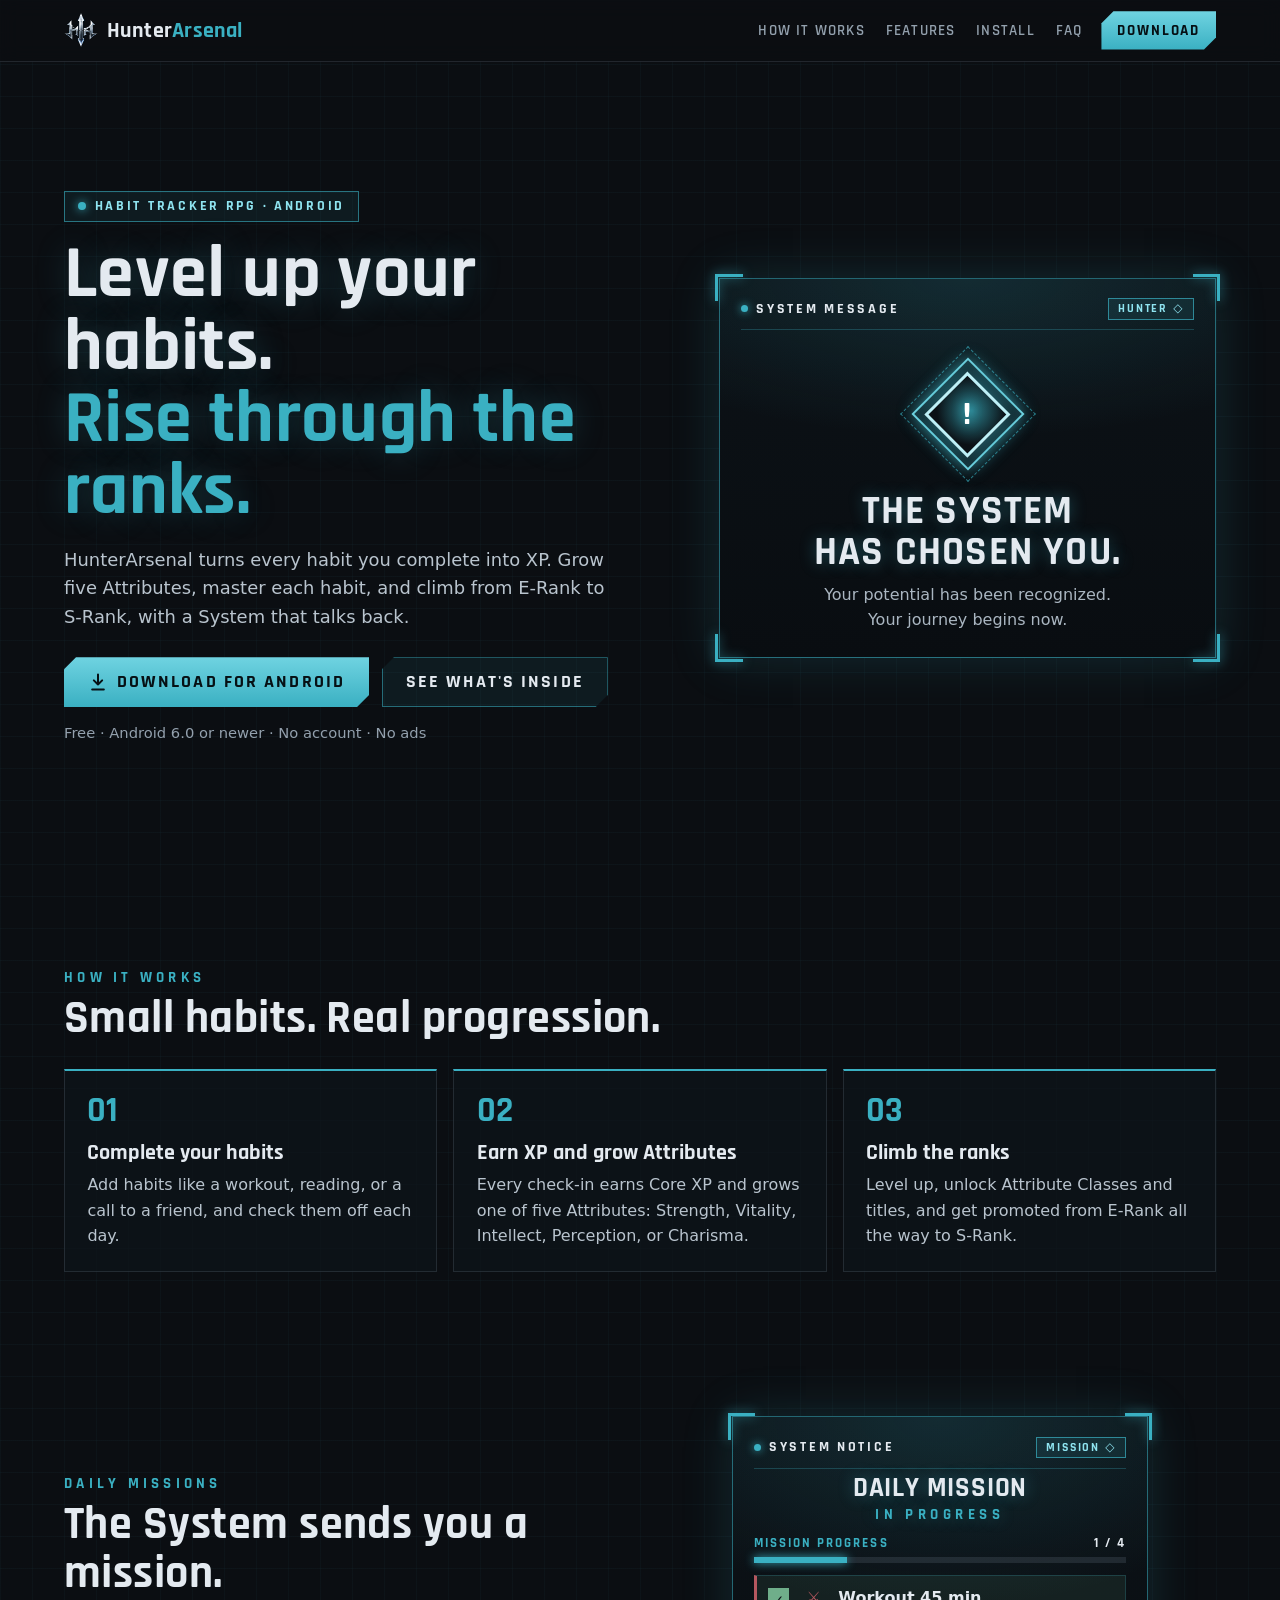
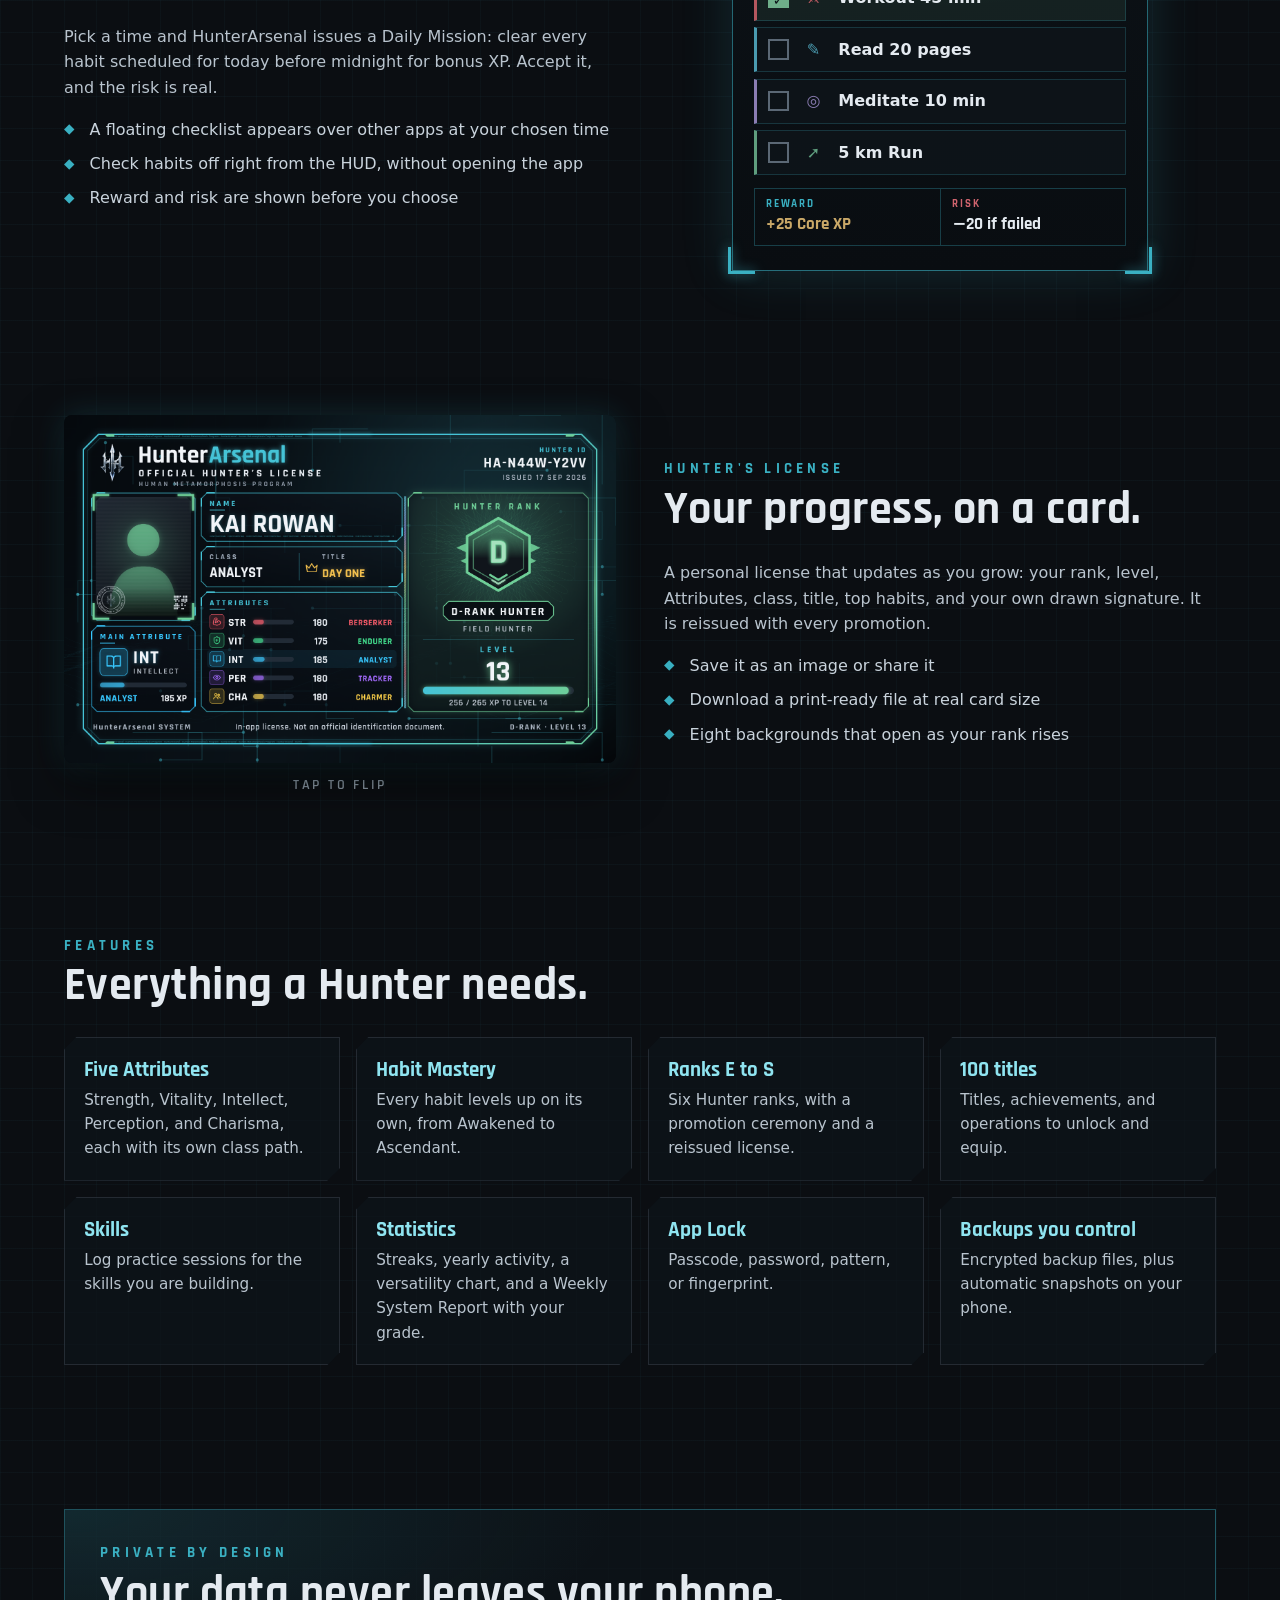
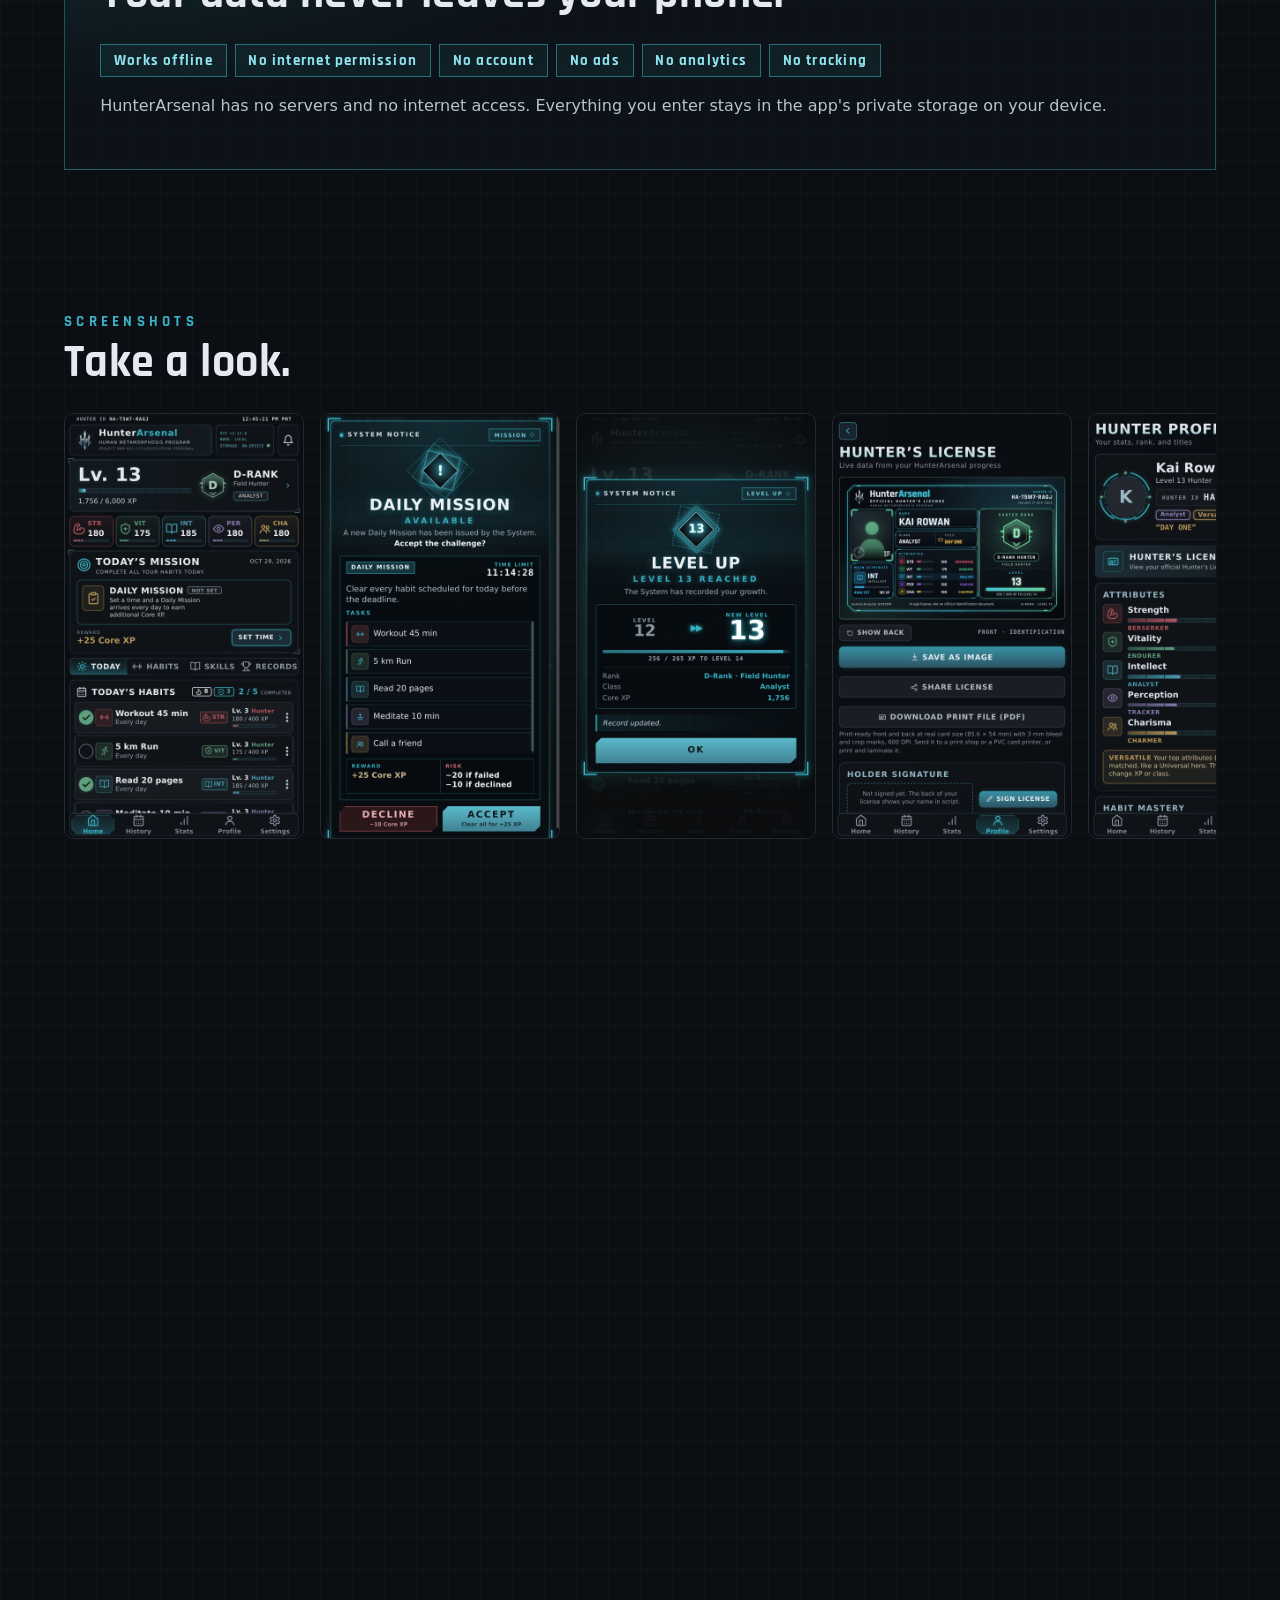
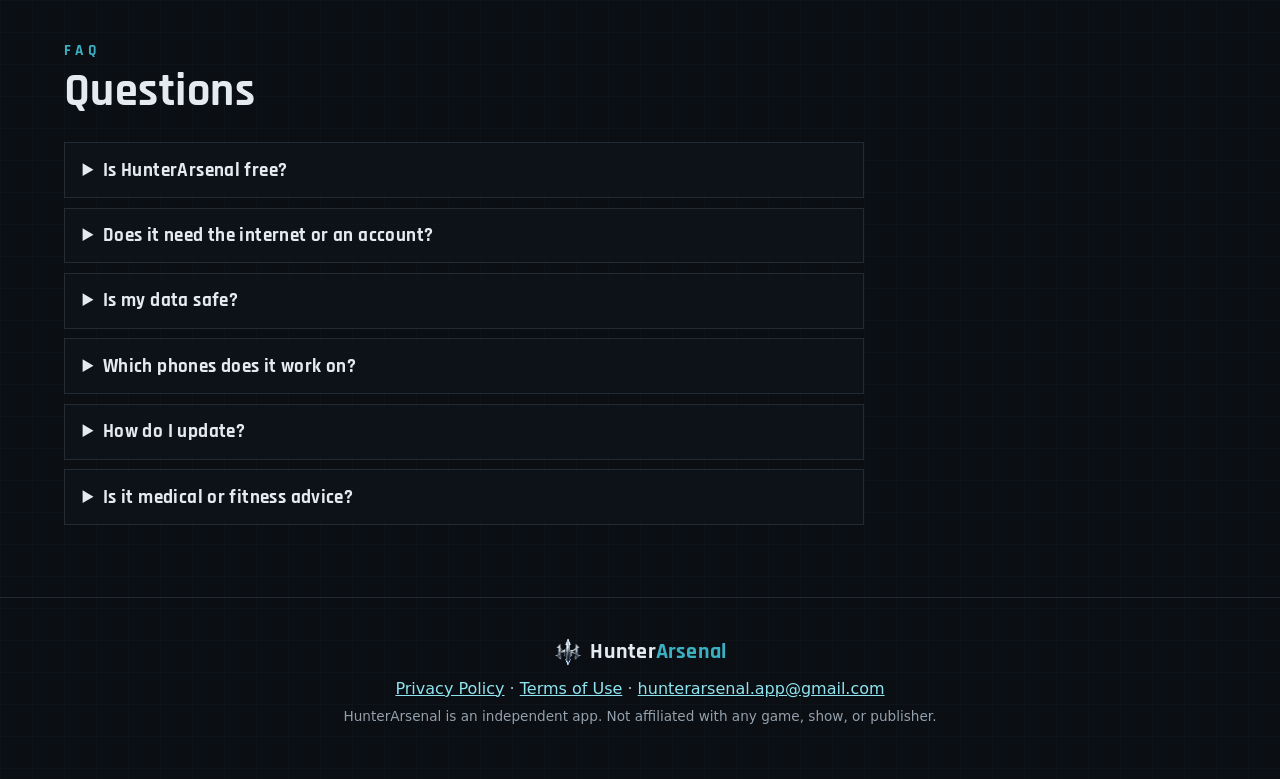
==== index.html @ ab012483 "Update landing page" ====
<!doctype html>
<html lang="en">
<head>
<meta charset="utf-8">
<meta name="viewport" content="width=device-width, initial-scale=1, viewport-fit=cover">
<title>HunterArsenal: Level Up Your Habits</title>
<meta name="description" content="HunterArsenal turns your daily habits into a progression system: earn XP, grow five Attributes, climb from E-Rank to S-Rank. Free for Android. Offline, no account, no ads.">
<meta name="theme-color" content="#0b0e12">
<meta property="og:type" content="website">
<meta property="og:title" content="HunterArsenal: Level Up Your Habits">
<meta property="og:description" content="Earn XP, grow five Attributes, and rise from E-Rank to S-Rank. Free for Android. Offline, no account, no ads.">
<meta property="og:image" content="og.png">
<meta name="twitter:card" content="summary_large_image">
<link rel="icon" href="icons/icon-192.png">
<link rel="apple-touch-icon" href="icons/icon-192.png">
<link rel="stylesheet" href="site.css">
</head>
<body>
<a class="skip" href="#main">Skip to content</a>

<header class="top">
  <a class="brand" href="#top" aria-label="HunterArsenal home"><img src="assets/logo.png" alt="" width="34" height="34"><span>Hunter<b>Arsenal</b></span></a>
  <nav aria-label="Sections"><a href="#how">How it works</a><a href="#features">Features</a><a href="#install">Install</a><a href="#faq">FAQ</a></nav>
  <a class="btn btn-sm dl-link" href="https://github.com/melhive/hunterarsenal-app/releases/latest/download/HunterArsenal.apk" download>Download</a>
</header>

<main id="main">
<section class="hero" id="top">
  <div class="hero-copy reveal">
    <span class="chip"><i></i>HABIT TRACKER RPG · ANDROID</span>
    <h1>Level up your habits.<br><b>Rise through the ranks.</b></h1>
    <p class="lead">HunterArsenal turns every habit you complete into XP. Grow five Attributes, master each habit, and climb from E-Rank to S-Rank, with a System that talks back.</p>
    <div class="cta">
      <a class="btn dl-link" href="https://github.com/melhive/hunterarsenal-app/releases/latest/download/HunterArsenal.apk" download><svg viewBox="0 0 24 24" aria-hidden="true"><path d="M12 3v12m0 0l-5-5m5 5l5-5M5 21h14"/></svg>Download for Android</a>
      <a class="btn ghost" href="#features">See what's inside</a>
    </div>
    <p class="meta"><span data-release="version">Free</span> · <span data-release="size">Android 6.0 or newer</span> · No account · No ads</p>
  </div>
  <div class="hero-hud reveal" aria-hidden="true">
    <div class="hud">
      <i class="corner tl"></i><i class="corner tr"></i><i class="corner bl"></i><i class="corner br"></i>
      <div class="hud-bar"><span><i></i>SYSTEM MESSAGE</span><em>HUNTER ◇</em></div>
      <div class="emblem"><i class="d d1"></i><i class="d d2"></i><i class="pulse"></i><b class="core"><span>!</span></b></div>
      <h2 class="hud-title">THE SYSTEM<br>HAS CHOSEN YOU.</h2>
      <p class="hud-text">Your potential has been recognized.<br>Your journey begins now.</p>
    </div>
  </div>
</section>

<section class="steps" id="how" aria-labelledby="how-title">
  <h2 id="how-title" class="sec-title reveal"><span>HOW IT WORKS</span>Small habits. Real progression.</h2>
  <ol class="step-list">
    <li class="reveal"><b>01</b><h3>Complete your habits</h3><p>Add habits like a workout, reading, or a call to a friend, and check them off each day.</p></li>
    <li class="reveal"><b>02</b><h3>Earn XP and grow Attributes</h3><p>Every check-in earns Core XP and grows one of five Attributes: Strength, Vitality, Intellect, Perception, or Charisma.</p></li>
    <li class="reveal"><b>03</b><h3>Climb the ranks</h3><p>Level up, unlock Attribute Classes and titles, and get promoted from E-Rank all the way to S-Rank.</p></li>
  </ol>
</section>

<section class="split" id="mission" aria-labelledby="mission-title">
  <div class="split-copy reveal">
    <h2 id="mission-title" class="sec-title"><span>DAILY MISSIONS</span>The System sends you a mission.</h2>
    <p>Pick a time and HunterArsenal issues a Daily Mission: clear every habit scheduled for today before midnight for bonus XP. Accept it, and the risk is real.</p>
    <ul class="ticks"><li>A floating checklist appears over other apps at your chosen time</li><li>Check habits off right from the HUD, without opening the app</li><li>Reward and risk are shown before you choose</li></ul>
  </div>
  <div class="mission reveal" aria-label="Example Daily Mission checklist">
    <div class="hud hud-sm">
      <i class="corner tl"></i><i class="corner tr"></i><i class="corner bl"></i><i class="corner br"></i>
      <div class="hud-bar"><span><i></i>SYSTEM NOTICE</span><em>MISSION ◇</em></div>
      <h3 class="hud-title sm">DAILY MISSION<small>IN PROGRESS</small></h3>
      <div class="progress"><div><span>MISSION PROGRESS</span><b data-mission-count>0 / 4</b></div><i><i data-mission-bar></i></i></div>
      <ul class="tasks" data-mission>
        <li style="--c:#b5575f"><span class="box"></span><span class="ico">⚔</span>Workout 45 min</li>
        <li style="--c:#4a9bb0"><span class="box"></span><span class="ico">✎</span>Read 20 pages</li>
        <li style="--c:#8b7db3"><span class="box"></span><span class="ico">◎</span>Meditate 10 min</li>
        <li style="--c:#5f9e7e"><span class="box"></span><span class="ico">➚</span>5 km Run</li>
      </ul>
      <div class="stakes"><div><small>REWARD</small><b>+25 Core XP</b></div><div><small>RISK</small><b>−20 if failed</b></div></div>
    </div>
  </div>
</section>

<section class="split reverse" id="license" aria-labelledby="license-title">
  <div class="split-copy reveal">
    <h2 id="license-title" class="sec-title"><span>HUNTER'S LICENSE</span>Your progress, on a card.</h2>
    <p>A personal license that updates as you grow: your rank, level, Attributes, class, title, top habits, and your own drawn signature. It is reissued with every promotion.</p>
    <ul class="ticks"><li>Save it as an image or share it</li><li>Download a print-ready file at real card size</li><li>Eight backgrounds that open as your rank rises</li></ul>
  </div>
  <button class="card reveal" type="button" aria-label="Flip the example license" data-flip>
    <span class="card-inner"><img class="face" src="img/license-front.png" alt="Front of an example Hunter's License: Kai Rowan, D-Rank, Level 13"><img class="face back" src="img/license-back.png" alt="Back of the example license: attribute stats, top habits, and service record"></span>
    <span class="hint">Tap to flip</span>
  </button>
</section>

<section class="features" id="features" aria-labelledby="features-title">
  <h2 id="features-title" class="sec-title reveal"><span>FEATURES</span>Everything a Hunter needs.</h2>
  <div class="grid">
    <article class="reveal"><h3>Five Attributes</h3><p>Strength, Vitality, Intellect, Perception, and Charisma, each with its own class path.</p></article>
    <article class="reveal"><h3>Habit Mastery</h3><p>Every habit levels up on its own, from Awakened to Ascendant.</p></article>
    <article class="reveal"><h3>Ranks E to S</h3><p>Six Hunter ranks, with a promotion ceremony and a reissued license.</p></article>
    <article class="reveal"><h3>100 titles</h3><p>Titles, achievements, and operations to unlock and equip.</p></article>
    <article class="reveal"><h3>Skills</h3><p>Log practice sessions for the skills you are building.</p></article>
    <article class="reveal"><h3>Statistics</h3><p>Streaks, yearly activity, a versatility chart, and a Weekly System Report with your grade.</p></article>
    <article class="reveal"><h3>App Lock</h3><p>Passcode, password, pattern, or fingerprint.</p></article>
    <article class="reveal"><h3>Backups you control</h3><p>Encrypted backup files, plus automatic snapshots on your phone.</p></article>
  </div>
</section>

<section class="privacy" aria-labelledby="privacy-title">
  <div class="privacy-inner reveal">
    <h2 id="privacy-title" class="sec-title"><span>PRIVATE BY DESIGN</span>Your data never leaves your phone.</h2>
    <div class="pills"><span>Works offline</span><span>No internet permission</span><span>No account</span><span>No ads</span><span>No analytics</span><span>No tracking</span></div>
    <p>HunterArsenal has no servers and no internet access. Everything you enter stays in the app's private storage on your device.</p>
  </div>
</section>

<section class="shots" aria-labelledby="shots-title">
  <h2 id="shots-title" class="sec-title reveal"><span>SCREENSHOTS</span>Take a look.</h2>
  <div class="shot-row" tabindex="0" aria-label="App screenshots, scroll sideways">
    <img src="screenshots/01-home.png" alt="Home: level, rank, Attributes, today's mission and habits" loading="lazy" width="1080" height="1920">
    <img src="screenshots/02-daily-mission.png" alt="A Daily Mission offer with tasks, reward, and risk" loading="lazy" width="1080" height="1920">
    <img src="screenshots/03-level-up.png" alt="Level up window counting to level 13" loading="lazy" width="1080" height="1920">
    <img src="screenshots/04-license.png" alt="The Hunter's License page" loading="lazy" width="1080" height="1920">
    <img src="screenshots/05-profile.png" alt="Hunter profile with Attributes and classes" loading="lazy" width="1080" height="1920">
    <img src="screenshots/06-statistics.png" alt="Statistics with the versatility chart" loading="lazy" width="1080" height="1920">
  </div>
</section>

<section class="install" id="install" aria-labelledby="install-title">
  <h2 id="install-title" class="sec-title reveal"><span>INSTALL</span>Get HunterArsenal on your phone.</h2>
  <div class="install-grid">
    <ol class="install-steps reveal">
      <li><b>Download</b> the app with the button below. Your browser may say this type of file can harm your device; that is the standard warning for any app downloaded outside an app store. Tap <em>Download anyway</em>.</li>
      <li><b>Open</b> the downloaded file. If Android asks, allow <em>Install unknown apps</em> for your browser or file manager.</li>
      <li><b>Install</b> and open HunterArsenal. The System will take it from there.</li>
      <li><b>For Daily Missions on Infinix, TECNO, and itel phones:</b> in Phone Master, turn on Auto-start (App launch) for HunterArsenal so missions arrive on time.</li>
    </ol>
    <div class="release reveal">
      <h3>Latest version</h3>
      <dl><div><dt>Version</dt><dd data-release="version-only">See GitHub</dd></div><div><dt>Released</dt><dd data-release="date">-</dd></div><div><dt>Size</dt><dd data-release="size-only">-</dd></div><div><dt>Requires</dt><dd>Android 6.0 or newer</dd></div></dl>
      <a class="btn dl-link wide" href="https://github.com/melhive/hunterarsenal-app/releases/latest/download/HunterArsenal.apk" download>Download for Android</a>
      <p class="sum">SHA-256: <code data-release="sha">shown on the release page</code></p>
      <details class="notes" data-release-notes hidden><summary>What's new</summary><div data-release="notes"></div></details>
      <p class="small">Updating: download the new version and install it over the old one. Your progress stays. <a href="https://github.com/melhive/hunterarsenal-app/releases">All releases</a></p>
    </div>
  </div>
</section>

<section class="faq" id="faq" aria-labelledby="faq-title">
  <h2 id="faq-title" class="sec-title reveal"><span>FAQ</span>Questions</h2>
  <div class="faq-list">
    <details class="reveal"><summary>Is HunterArsenal free?</summary><p>Yes. Download it and use every feature. There are no ads and no purchases.</p></details>
    <details class="reveal"><summary>Does it need the internet or an account?</summary><p>No. It works completely offline and has no account. The app does not even have permission to use the internet.</p></details>
    <details class="reveal"><summary>Is my data safe?</summary><p>Your data stays on your phone, in storage other apps cannot read. You can add App Lock and save encrypted backups. Because nothing is stored online, save a backup before you change phones or uninstall.</p></details>
    <details class="reveal"><summary>Which phones does it work on?</summary><p>Android 6.0 or newer. Some phones (for example Infinix, TECNO, and itel) stop apps in the background; turn on Auto-start for HunterArsenal so Daily Missions arrive on time. The app's System Setup screen walks you through it.</p></details>
    <details class="reveal"><summary>How do I update?</summary><p>Download the latest version from this page and install it over the one you have. Your progress is kept.</p></details>
    <details class="reveal"><summary>Is it medical or fitness advice?</summary><p>No. HunterArsenal is a motivation tool for building habits. Talk to a professional before starting a new exercise or health program.</p></details>
  </div>
</section>
</main>

<footer class="foot">
  <div class="brand"><img src="assets/logo.png" alt="" width="28" height="28"><span>Hunter<b>Arsenal</b></span></div>
  <p><a href="privacy.html">Privacy Policy</a> · <a href="terms.html">Terms of Use</a> · <a href="mailto:hunterarsenal.app@gmail.com">hunterarsenal.app@gmail.com</a></p>
  <p class="small">HunterArsenal is an independent app. Not affiliated with any game, show, or publisher.</p>
</footer>
<script src="site.js"></script>
</body>
</html>
---- site.css ----
/* HunterArsenal landing page. Same palette and type as the app; no frameworks, no external requests. */
@font-face { font-family: Rajdhani; font-weight: 500; font-display: swap; src: url(assets/fonts/Rajdhani-Medium.woff2) format("woff2"); }
@font-face { font-family: Rajdhani; font-weight: 600; font-display: swap; src: url(assets/fonts/Rajdhani-SemiBold.woff2) format("woff2"); }
@font-face { font-family: Rajdhani; font-weight: 700; font-display: swap; src: url(assets/fonts/Rajdhani-Bold.woff2) format("woff2"); }
:root {
  --bg: #0b0e12; --panel: #0e141a; --ink: #e4eaf0; --muted: #93a0ad; --line: rgba(128, 142, 158, .2);
  --accent: #3ab0c2; --accent-hi: #8fe4f0; --gold: #c9a868; --red: #d0646e;
  --display: Rajdhani, "Barlow Condensed", "Roboto Condensed", "Arial Narrow", system-ui, sans-serif;
  --ui: system-ui, -apple-system, "Segoe UI", Roboto, sans-serif;
  color-scheme: dark;
}
* { box-sizing: border-box; }
html { scroll-behavior: smooth; }
body { margin: 0; background: var(--bg); color: var(--ink); font: 16px/1.6 var(--ui); -webkit-font-smoothing: antialiased; overflow-x: hidden;
  background-image: linear-gradient(rgba(58,176,194,.045) 1px, transparent 1px), linear-gradient(90deg, rgba(58,176,194,.04) 1px, transparent 1px);
  background-size: 100% 32px, 32px 100%; }
img { max-width: 100%; display: block; }
a { color: var(--accent-hi); }
.skip { position: absolute; left: -999px; } .skip:focus { left: 1rem; top: 1rem; z-index: 50; background: var(--accent); color: #071014; padding: .5rem 1rem; }
:focus-visible { outline: 2px solid var(--accent-hi); outline-offset: 3px; }

/* header */
.top { position: sticky; top: 0; z-index: 20; display: flex; align-items: center; gap: 1.2rem; padding: .7rem max(1rem, calc((100vw - 72rem) / 2)); background: rgba(11, 14, 18, .82); backdrop-filter: blur(10px); -webkit-backdrop-filter: blur(10px); border-bottom: 1px solid var(--line); }
.brand { display: flex; align-items: center; gap: .55rem; text-decoration: none; color: var(--ink); font: 700 1.35rem/1 var(--display); letter-spacing: .01em; }
.brand b { color: var(--accent); }
.top nav { display: flex; gap: 1.3rem; margin-left: auto; }
.top nav a { color: var(--muted); text-decoration: none; font: 600 .95rem var(--display); letter-spacing: .08em; text-transform: uppercase; }
.top nav a:hover { color: var(--ink); }

/* buttons */
.btn { display: inline-flex; align-items: center; justify-content: center; gap: .55rem; min-height: 3.1rem; padding: .6rem 1.5rem; border: 0; cursor: pointer; text-decoration: none;
  font: 700 1.1rem var(--display); letter-spacing: .12em; text-transform: uppercase; color: #061014;
  background: linear-gradient(180deg, #6fd3e1, var(--accent)); box-shadow: 0 0 1.4rem rgba(58,176,194,.35);
  clip-path: polygon(.75rem 0, 100% 0, 100% calc(100% - .75rem), calc(100% - .75rem) 100%, 0 100%, 0 .75rem); transition: filter .15s, transform .12s; }
.btn:hover { filter: brightness(1.08); } .btn:active { transform: scale(.98); }
.btn svg { width: 1.25rem; height: 1.25rem; fill: none; stroke: currentColor; stroke-width: 2.4; stroke-linecap: round; stroke-linejoin: round; }
.btn.ghost { color: var(--ink); background: rgba(58,176,194,.08); box-shadow: inset 0 0 0 1px rgba(58,176,194,.55); }
.btn-sm { min-height: 2.4rem; padding: .35rem 1rem; font-size: .95rem; }
.btn.wide { width: 100%; }

/* sections */
main > section { padding: 4.5rem max(1rem, calc((100vw - 72rem) / 2)); }
.sec-title { margin: 0 0 1.6rem; font: 700 clamp(1.9rem, 5vw, 2.9rem)/1.05 var(--display); letter-spacing: .01em; }
.sec-title span { display: block; margin-bottom: .55rem; font-size: .95rem; letter-spacing: .28em; color: var(--accent); }
p { color: #b9c4ce; }

/* hero */
.hero { display: grid; grid-template-columns: 1.1fr .9fr; gap: 3rem; align-items: center; min-height: calc(100svh - 4rem); padding-top: 3rem !important; }
.chip { display: inline-flex; align-items: center; gap: .55rem; padding: .35rem .8rem; border: 1px solid rgba(58,176,194,.6); background: rgba(58,176,194,.08); font: 700 .85rem var(--display); letter-spacing: .2em; color: var(--accent-hi); }
.chip i { width: .5rem; height: .5rem; border-radius: 50%; background: var(--accent); box-shadow: 0 0 .6rem var(--accent); animation: blink 1.6s ease-in-out infinite; }
h1 { margin: 1.1rem 0 1rem; font: 700 clamp(2.6rem, 7.4vw, 4.6rem)/.98 var(--display); letter-spacing: .005em; text-shadow: 0 0 2rem rgba(58,176,194,.25); }
h1 b { color: var(--accent); }
.lead { font-size: 1.12rem; max-width: 34rem; }
.cta { display: flex; flex-wrap: wrap; gap: .8rem; margin: 1.6rem 0 .9rem; }
.meta { margin: 0; font-size: .92rem; color: var(--muted); }

/* HUD window (shared by the hero and the mission demo) */
.hud { position: relative; padding: 1.2rem 1.3rem 1.5rem; text-align: center; border: 1px solid rgba(58,176,194,.55);
  background: radial-gradient(120% 60% at 50% 0%, rgba(58,176,194,.16), transparent 70%), linear-gradient(180deg, #0c1217, #090d11);
  box-shadow: 0 0 3rem rgba(58,176,194,.18); }
.corner { position: absolute; width: 1.7rem; height: 1.7rem; border: 0 solid var(--accent); filter: drop-shadow(0 0 .35rem rgba(58,176,194,.8)); }
.corner.tl { top: -.3rem; left: -.3rem; border-width: .2rem 0 0 .2rem; } .corner.tr { top: -.3rem; right: -.3rem; border-width: .2rem .2rem 0 0; }
.corner.bl { bottom: -.3rem; left: -.3rem; border-width: 0 0 .2rem .2rem; } .corner.br { bottom: -.3rem; right: -.3rem; border-width: 0 .2rem .2rem 0; }
.hud-bar { display: flex; justify-content: space-between; align-items: center; gap: .6rem; padding-bottom: .6rem; border-bottom: 1px solid rgba(58,176,194,.28); font: 700 .85rem var(--display); letter-spacing: .2em; }
.hud-bar span { display: flex; align-items: center; gap: .5rem; } .hud-bar span i { width: .45rem; height: .45rem; border-radius: 50%; background: var(--accent); box-shadow: 0 0 .5rem var(--accent); animation: blink 1.6s ease-in-out infinite; }
.hud-bar em { font-style: normal; padding: .15rem .55rem; border: 1px solid rgba(58,176,194,.7); background: rgba(58,176,194,.1); color: var(--accent-hi); font-size: .75rem; letter-spacing: .16em; }
.hud-title { margin: .4rem 0 .5rem; font: 700 clamp(1.8rem, 4.6vw, 2.5rem)/1.02 var(--display); letter-spacing: .03em; text-shadow: 0 0 1rem rgba(58,176,194,.4); }
.hud-title.sm { font-size: 1.7rem; } .hud-title small { display: block; margin-top: .25rem; font-size: .95rem; letter-spacing: .3em; color: var(--accent); }
.hud-text { margin: 0; color: #aab6c1; }

/* diamond emblem: turning diamonds and a pulsing core, no rays */
.emblem { position: relative; width: 8.5rem; height: 8.5rem; margin: 1rem auto .6rem; }
.emblem > * { position: absolute; left: 50%; top: 50%; box-sizing: border-box; }
.d { transform: rotate(45deg); }
.d1 { width: 6rem; height: 6rem; margin: -3rem 0 0 -3rem; border: 1px dashed rgba(58,176,194,.65); animation: spinD 22s linear infinite; }
.d2 { width: 5rem; height: 5rem; margin: -2.5rem 0 0 -2.5rem; border: 2px solid #6fd3e1; box-shadow: 0 0 1rem rgba(58,176,194,.6), inset 0 0 .7rem rgba(58,176,194,.3); animation: spinR 14s linear infinite; }
.pulse { width: 3.8rem; height: 3.8rem; margin: -1.9rem 0 0 -1.9rem; border: 2px solid var(--accent); transform: rotate(45deg); opacity: 0; animation: pulse 2.4s ease-out infinite; }
.core { width: 3.8rem; height: 3.8rem; margin: -1.9rem 0 0 -1.9rem; display: grid; place-items: center; transform: rotate(45deg); border: 3px solid #bdf0f7; background: radial-gradient(circle at 50% 40%, #2b7f8c, #0b1116 80%); box-shadow: 0 0 1.6rem rgba(58,176,194,.75); }
.core span { transform: rotate(-45deg); font: 700 2.1rem/1 var(--display); color: #fff; text-shadow: 0 0 .7rem var(--accent); }
@keyframes spinD { from { transform: rotate(45deg); } to { transform: rotate(405deg); } }
@keyframes spinR { from { transform: rotate(45deg); } to { transform: rotate(-315deg); } }
@keyframes pulse { 0% { opacity: .75; transform: rotate(45deg) scale(1); } 100% { opacity: 0; transform: rotate(45deg) scale(2.1); } }
@keyframes blink { 50% { opacity: .35; } }

/* steps */
.step-list { list-style: none; margin: 0; padding: 0; display: grid; grid-template-columns: repeat(3, 1fr); gap: 1rem; }
.step-list li { padding: 1.4rem; border: 1px solid var(--line); background: rgba(14, 20, 26, .7); border-top: 2px solid var(--accent); }
.step-list b { font: 700 2.2rem/1 var(--display); color: var(--accent); }
.step-list h3 { margin: .6rem 0 .3rem; font: 700 1.4rem var(--display); } .step-list p { margin: 0; }

/* split sections */
.split { display: grid; grid-template-columns: 1fr 1fr; gap: 3rem; align-items: center; }
.split.reverse .split-copy { order: 2; }
.ticks { list-style: none; margin: 1rem 0 0; padding: 0; display: grid; gap: .55rem; }
.ticks li { position: relative; padding-left: 1.6rem; color: #c9d3dc; } .ticks li::before { content: "◆"; position: absolute; left: 0; color: var(--accent); font-size: .85rem; top: .1rem; }

/* mission demo */
.mission { max-width: 26rem; justify-self: center; width: 100%; }
.progress { text-align: left; margin: .8rem 0; } .progress > div { display: flex; justify-content: space-between; font: 700 .8rem var(--display); letter-spacing: .16em; color: var(--accent); }
.progress > div b { color: var(--ink); } .progress > i { display: block; height: .35rem; margin-top: .35rem; background: rgba(128,142,158,.18); }
.progress > i > i { display: block; height: 100%; width: 0; background: var(--accent); box-shadow: 0 0 .6rem var(--accent); transition: width .5s cubic-bezier(.2,.8,.2,1); }
.tasks { list-style: none; margin: 0; padding: 0; display: grid; gap: .4rem; text-align: left; }
.tasks li { display: flex; align-items: center; gap: .7rem; padding: .55rem .7rem; border: 1px solid rgba(58,176,194,.22); border-left: 3px solid var(--c); background: rgba(14, 20, 26, .75); font-weight: 600; transition: background .3s; }
.tasks .box { width: 1.3rem; height: 1.3rem; flex: none; border: 2px solid #5b6875; display: grid; place-items: center; transition: all .25s; }
.tasks .ico { width: 1.7rem; text-align: center; color: var(--c); }
.tasks li.done { background: rgba(95,158,126,.12); } .tasks li.done .box { border-color: #6fae8a; background: #6fae8a; } .tasks li.done .box::after { content: "✓"; color: #0b1116; font-weight: 800; font-size: .85rem; }
.stakes { display: grid; grid-template-columns: 1fr 1fr; margin-top: .8rem; border: 1px solid rgba(58,176,194,.3); text-align: left; }
.stakes div { padding: .5rem .7rem; } .stakes div + div { border-left: 1px solid rgba(58,176,194,.3); }
.stakes small { display: block; font: 700 .7rem var(--display); letter-spacing: .16em; color: var(--accent); } .stakes div + div small { color: var(--red); }
.stakes b { font: 700 1.05rem var(--display); } .stakes div:first-child b { color: var(--gold); }

/* license flip card */
.card { position: relative; display: block; width: 100%; padding: 0; border: 0; background: none; cursor: pointer; perspective: 80rem; }
.card-inner { position: relative; display: grid; transform-style: preserve-3d; transition: transform .8s cubic-bezier(.3,.7,.2,1); }
.card.flipped .card-inner { transform: rotateY(180deg); }
.face { grid-area: 1 / 1; width: 100%; border-radius: .5rem; backface-visibility: hidden; -webkit-backface-visibility: hidden; box-shadow: 0 1.2rem 3rem rgba(0,0,0,.55), 0 0 2rem rgba(58,176,194,.2); }
.face.back { transform: rotateY(180deg); }
.hint { display: block; margin-top: .8rem; text-align: center; font: 600 .85rem var(--display); letter-spacing: .2em; color: var(--muted); text-transform: uppercase; }

/* features */
.grid { display: grid; grid-template-columns: repeat(4, 1fr); gap: 1rem; }
.grid article { padding: 1.2rem; border: 1px solid var(--line); background: rgba(14, 20, 26, .7); clip-path: polygon(.8rem 0, 100% 0, 100% calc(100% - .8rem), calc(100% - .8rem) 100%, 0 100%, 0 .8rem); }
.grid h3 { margin: 0 0 .3rem; font: 700 1.3rem var(--display); color: var(--accent-hi); } .grid p { margin: 0; font-size: .95rem; }

/* privacy */
.privacy-inner { padding: 2.2rem; border: 1px solid rgba(58,176,194,.4); background: radial-gradient(80% 120% at 0% 0%, rgba(58,176,194,.14), transparent 60%), rgba(14, 20, 26, .7); }
.pills { display: flex; flex-wrap: wrap; gap: .5rem; margin-bottom: 1rem; }
.pills span { padding: .35rem .8rem; border: 1px solid rgba(58,176,194,.55); background: rgba(58,176,194,.08); font: 700 .95rem var(--display); letter-spacing: .08em; color: var(--accent-hi); }

/* screenshots */
.shot-row { display: flex; gap: 1rem; overflow-x: auto; scroll-snap-type: x mandatory; padding-bottom: 1rem; scrollbar-width: thin; scrollbar-color: #2c4650 transparent; }
.shot-row img { flex: none; width: min(15rem, 62vw); height: auto; scroll-snap-align: start; border: 1px solid var(--line); border-radius: .6rem; }

/* install */
.install-grid { display: grid; grid-template-columns: 1.3fr 1fr; gap: 2rem; align-items: start; }
.install-steps { margin: 0; padding-left: 1.3rem; display: grid; gap: .9rem; } .install-steps li { color: #c3cdd6; } .install-steps li::marker { color: var(--accent); font-weight: 700; }
.release { padding: 1.4rem; border: 1px solid rgba(58,176,194,.45); background: rgba(14, 20, 26, .8); }
.release h3 { margin: 0 0 .7rem; font: 700 1.3rem var(--display); letter-spacing: .06em; text-transform: uppercase; }
.release dl { margin: 0 0 1rem; display: grid; gap: .35rem; } .release dl div { display: flex; justify-content: space-between; gap: 1rem; border-bottom: 1px solid var(--line); padding-bottom: .35rem; }
.release dt { color: var(--muted); } .release dd { margin: 0; font-weight: 600; text-align: right; }
.sum { margin: .9rem 0 .4rem; font-size: .8rem; word-break: break-all; } .sum code { color: var(--ink); }
.notes { margin: .6rem 0; } .notes summary { cursor: pointer; font: 700 1rem var(--display); letter-spacing: .08em; color: var(--accent-hi); }
.notes ul { margin: .5rem 0 0; padding-left: 1.1rem; font-size: .92rem; color: #c3cdd6; }
.small { font-size: .85rem; color: var(--muted); }

/* faq */
.faq-list { display: grid; gap: .6rem; max-width: 50rem; }
.faq details { border: 1px solid var(--line); background: rgba(14, 20, 26, .7); padding: .9rem 1.1rem; }
.faq summary { cursor: pointer; font: 700 1.2rem var(--display); letter-spacing: .02em; } .faq details p { margin: .6rem 0 0; }

/* footer */
.foot { padding: 2.5rem 1rem 3rem; text-align: center; border-top: 1px solid var(--line); } .foot .brand { justify-content: center; margin-bottom: .6rem; } .foot p { margin: .3rem 0; }

/* entrance: sections appear like System windows (skipped with reduced motion or without JS) */
.js .reveal { opacity: 0; transform: translateY(1.2rem); transition: opacity .6s ease, transform .6s cubic-bezier(.2,.8,.2,1); }
.js .reveal.in { opacity: 1; transform: none; }

@media (max-width: 900px) {
  .hero, .split, .install-grid { grid-template-columns: 1fr; gap: 2rem; }
  .split.reverse .split-copy { order: 0; }
  .grid { grid-template-columns: repeat(2, 1fr); }
  .step-list { grid-template-columns: 1fr; }
  .hero { min-height: auto; }
}
@media (max-width: 640px) {
  .top nav { display: none; } .top .btn-sm { margin-left: auto; }
  main > section { padding-top: 3.2rem; padding-bottom: 3.2rem; }
  .grid { grid-template-columns: 1fr; }
  .cta .btn { flex: 1 1 100%; }
  .privacy-inner { padding: 1.4rem; }
}
@media (prefers-reduced-motion: reduce) {
  html { scroll-behavior: auto; }
  *, *::before, *::after { animation: none !important; transition: none !important; }
  .pulse { display: none; }
  .js .reveal { opacity: 1; transform: none; }
}
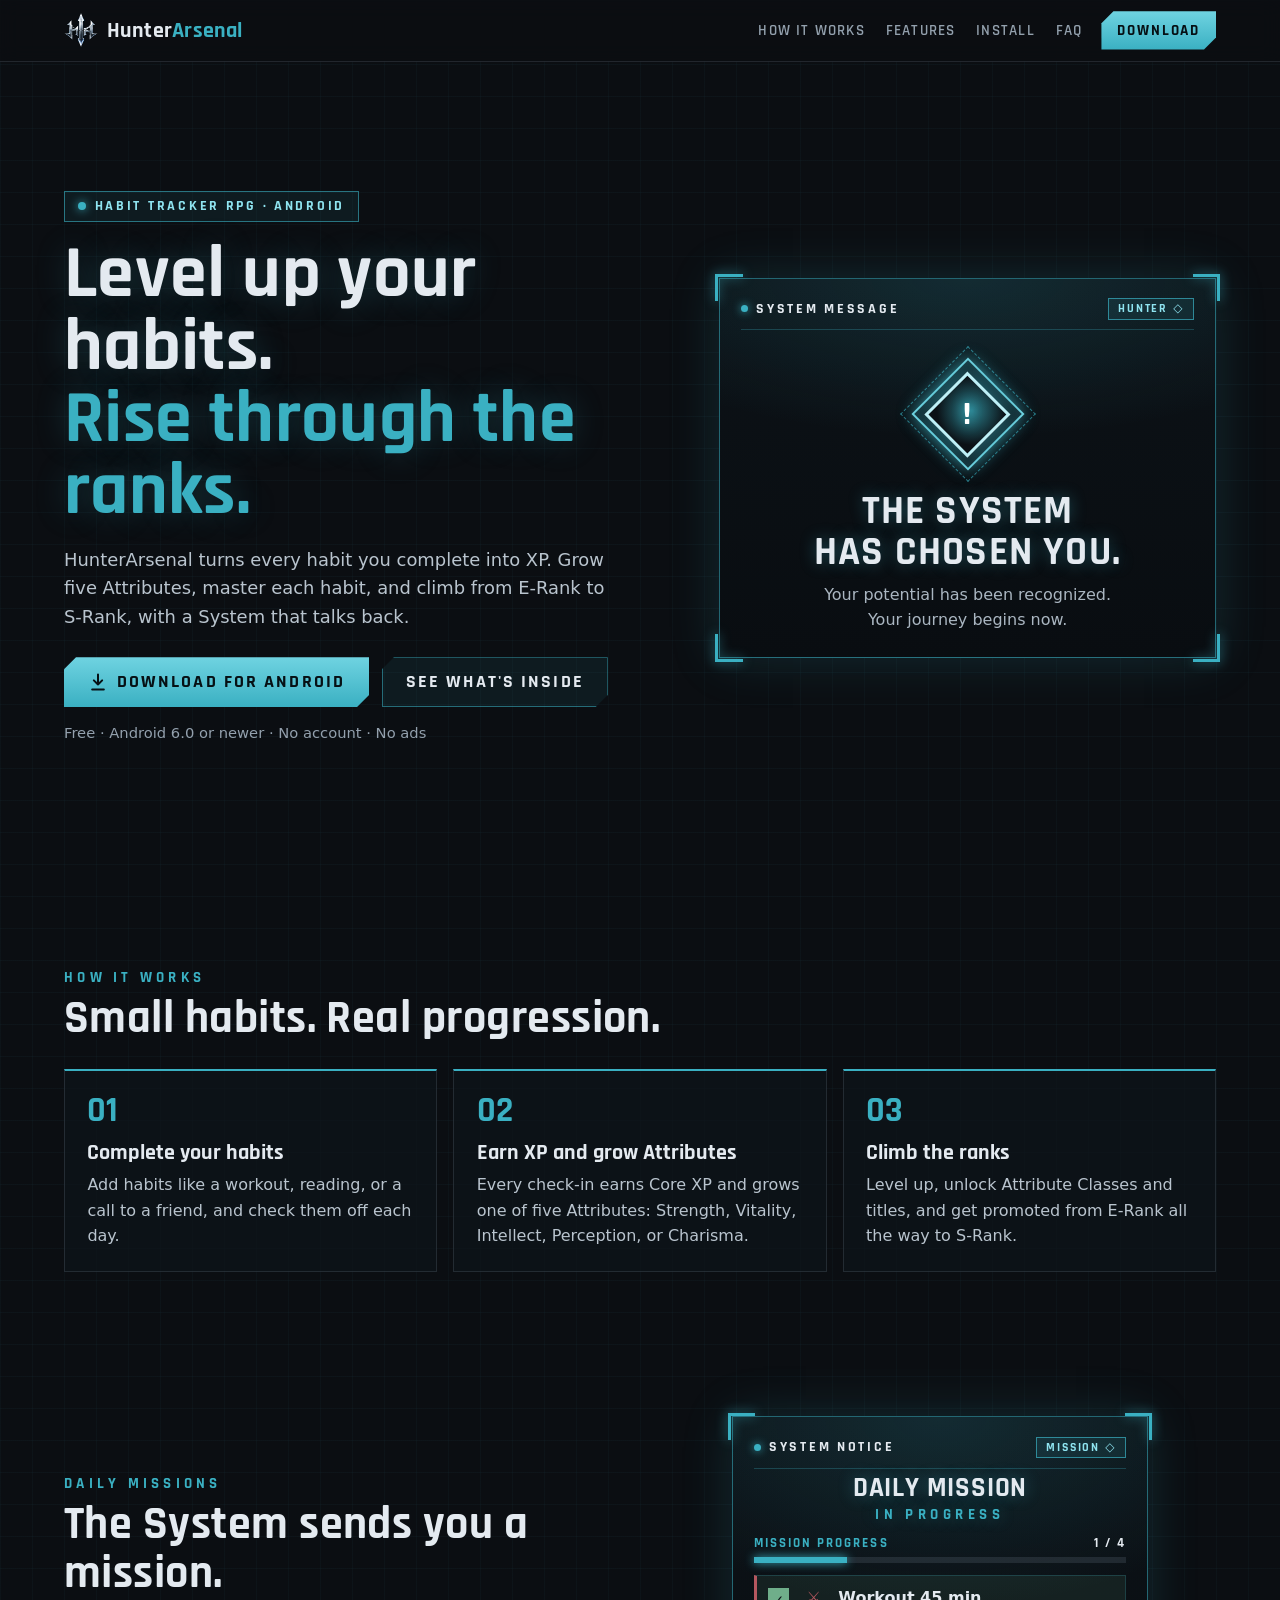
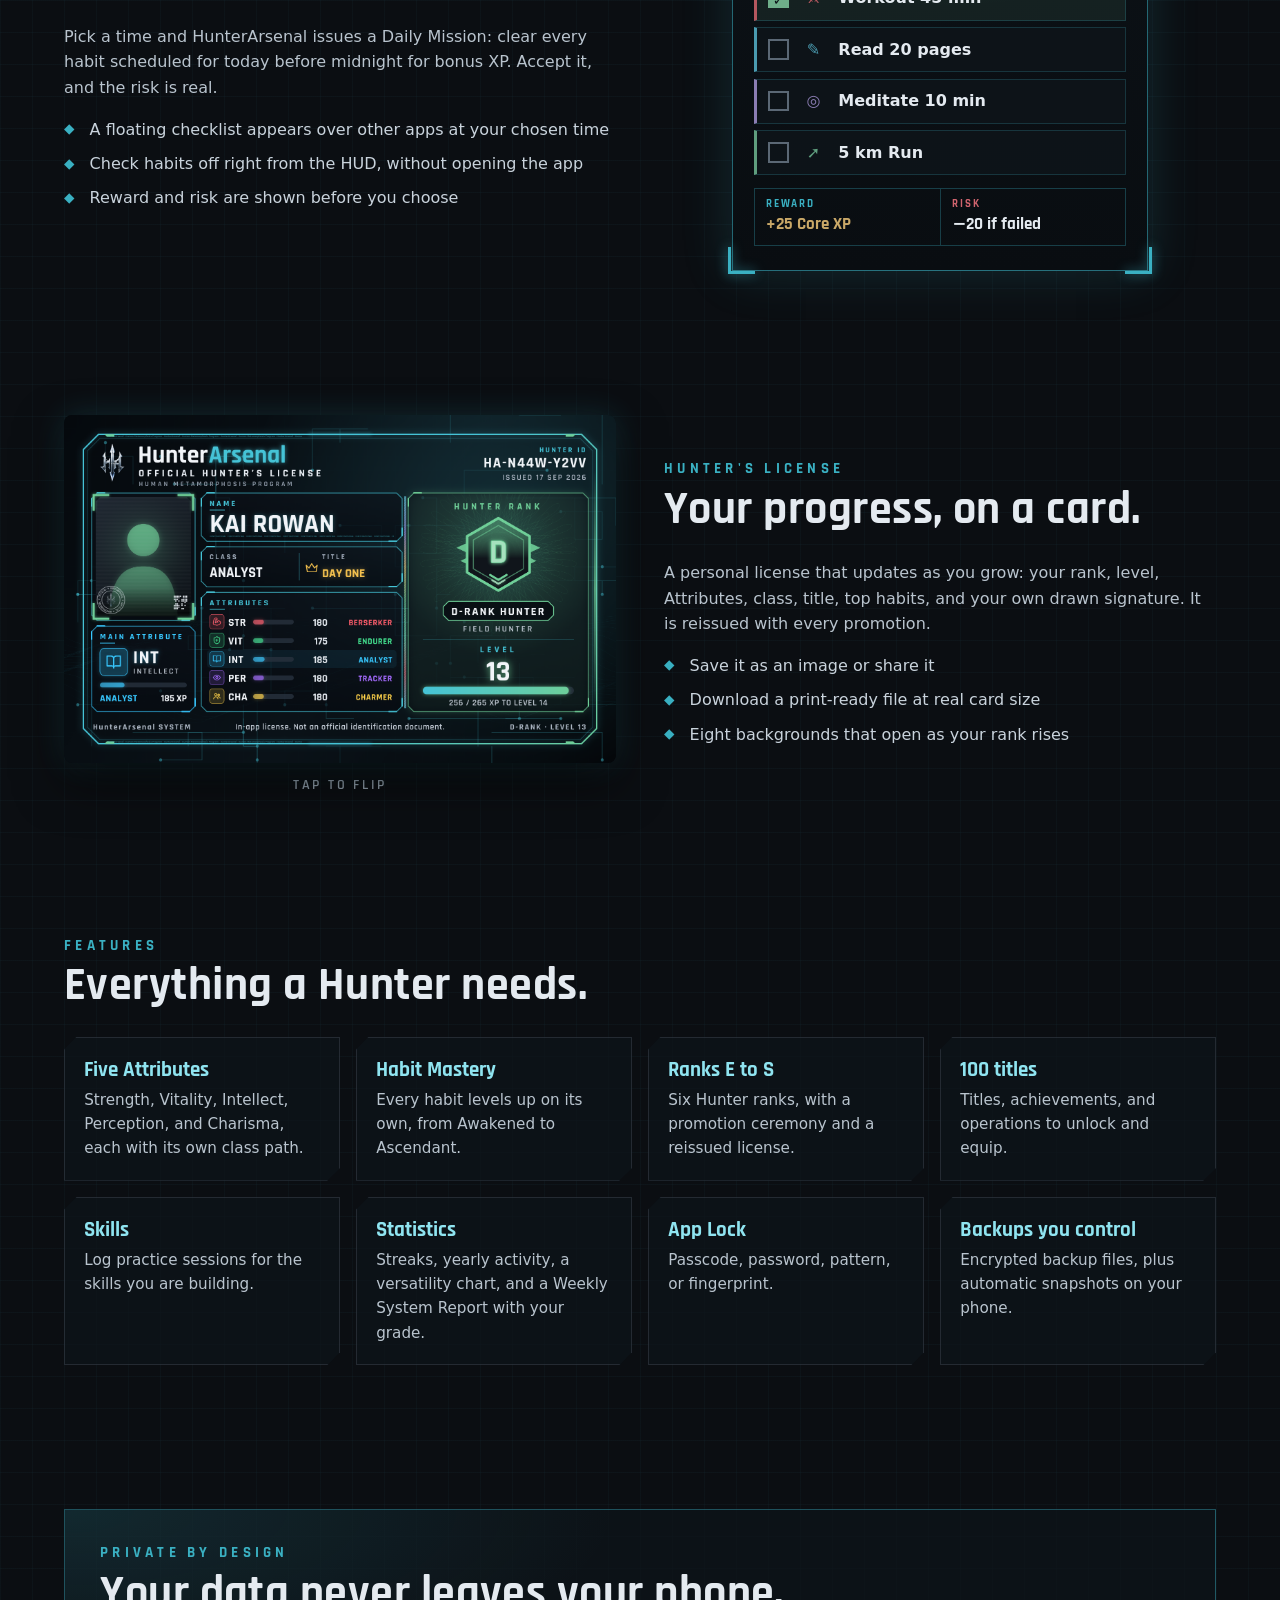
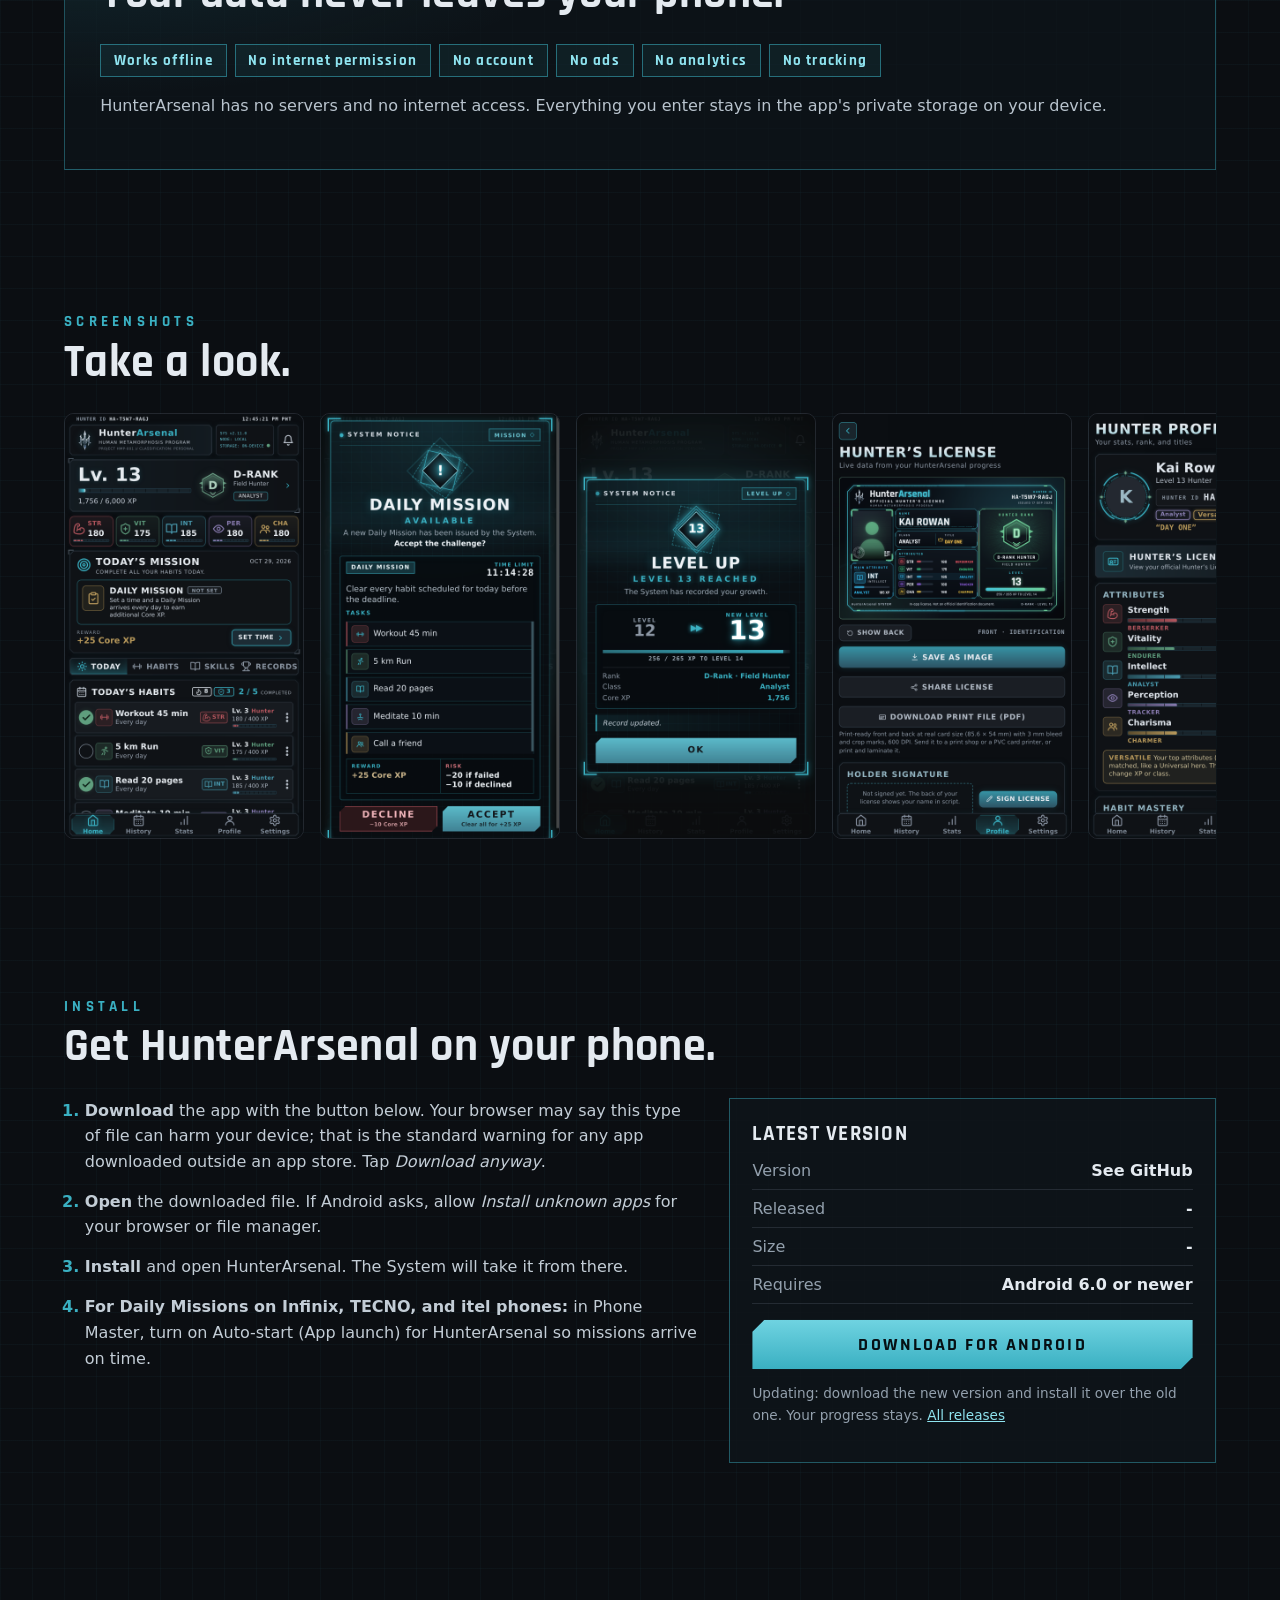
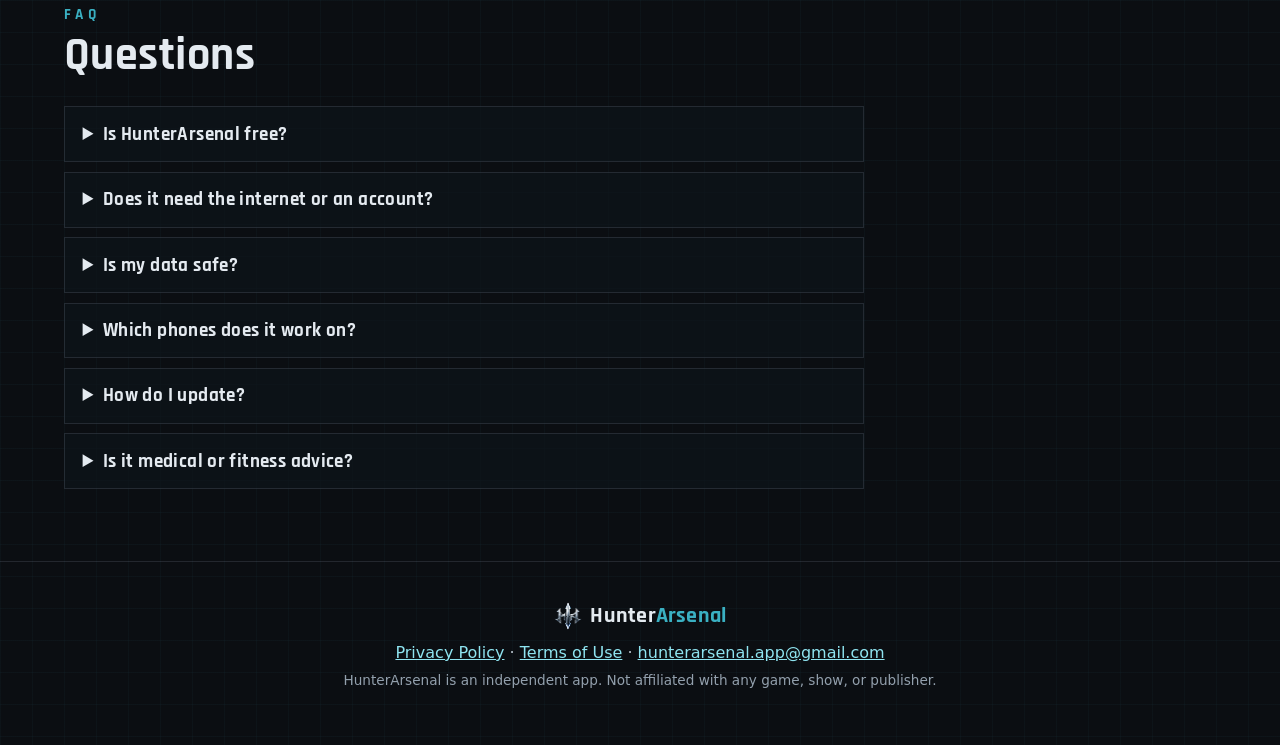
==== commit 0243c92d: "Update landing page" ====
--- a/index.html
+++ b/index.html
@@ -138,7 +138,6 @@
       <h3>Latest version</h3>
       <dl><div><dt>Version</dt><dd data-release="version-only">See GitHub</dd></div><div><dt>Released</dt><dd data-release="date">-</dd></div><div><dt>Size</dt><dd data-release="size-only">-</dd></div><div><dt>Requires</dt><dd>Android 6.0 or newer</dd></div></dl>
       <a class="btn dl-link wide" href="https://github.com/melhive/hunterarsenal-app/releases/latest/download/HunterArsenal.apk" download>Download for Android</a>
-      <p class="sum">SHA-256: <code data-release="sha">shown on the release page</code></p>
       <details class="notes" data-release-notes hidden><summary>What's new</summary><div data-release="notes"></div></details>
       <p class="small">Updating: download the new version and install it over the old one. Your progress stays. <a href="https://github.com/melhive/hunterarsenal-app/releases">All releases</a></p>
     </div>
--- a/site.css
+++ b/site.css
@@ -138,7 +138,6 @@
 .release h3 { margin: 0 0 .7rem; font: 700 1.3rem var(--display); letter-spacing: .06em; text-transform: uppercase; }
 .release dl { margin: 0 0 1rem; display: grid; gap: .35rem; } .release dl div { display: flex; justify-content: space-between; gap: 1rem; border-bottom: 1px solid var(--line); padding-bottom: .35rem; }
 .release dt { color: var(--muted); } .release dd { margin: 0; font-weight: 600; text-align: right; }
-.sum { margin: .9rem 0 .4rem; font-size: .8rem; word-break: break-all; } .sum code { color: var(--ink); }
 .notes { margin: .6rem 0; } .notes summary { cursor: pointer; font: 700 1rem var(--display); letter-spacing: .08em; color: var(--accent-hi); }
 .notes ul { margin: .5rem 0 0; padding-left: 1.1rem; font-size: .92rem; color: #c3cdd6; }
 .small { font-size: .85rem; color: var(--muted); }
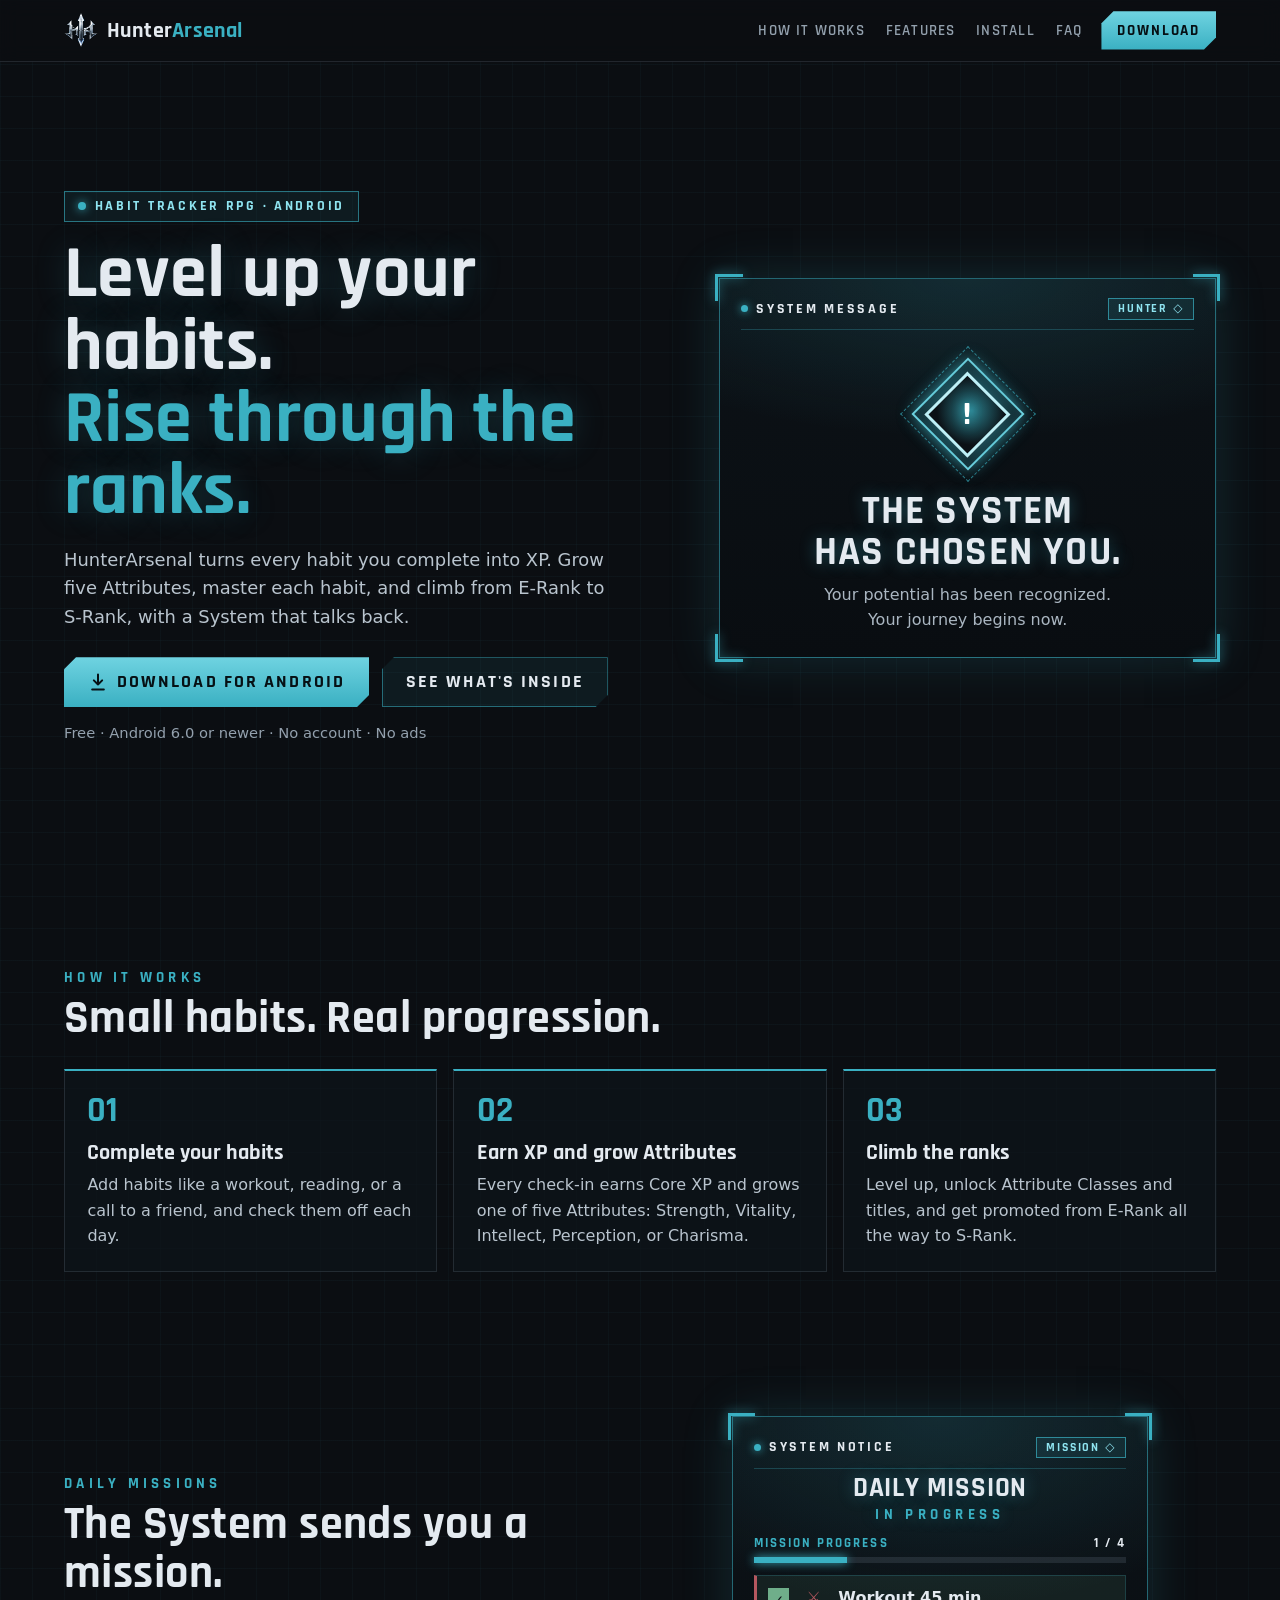
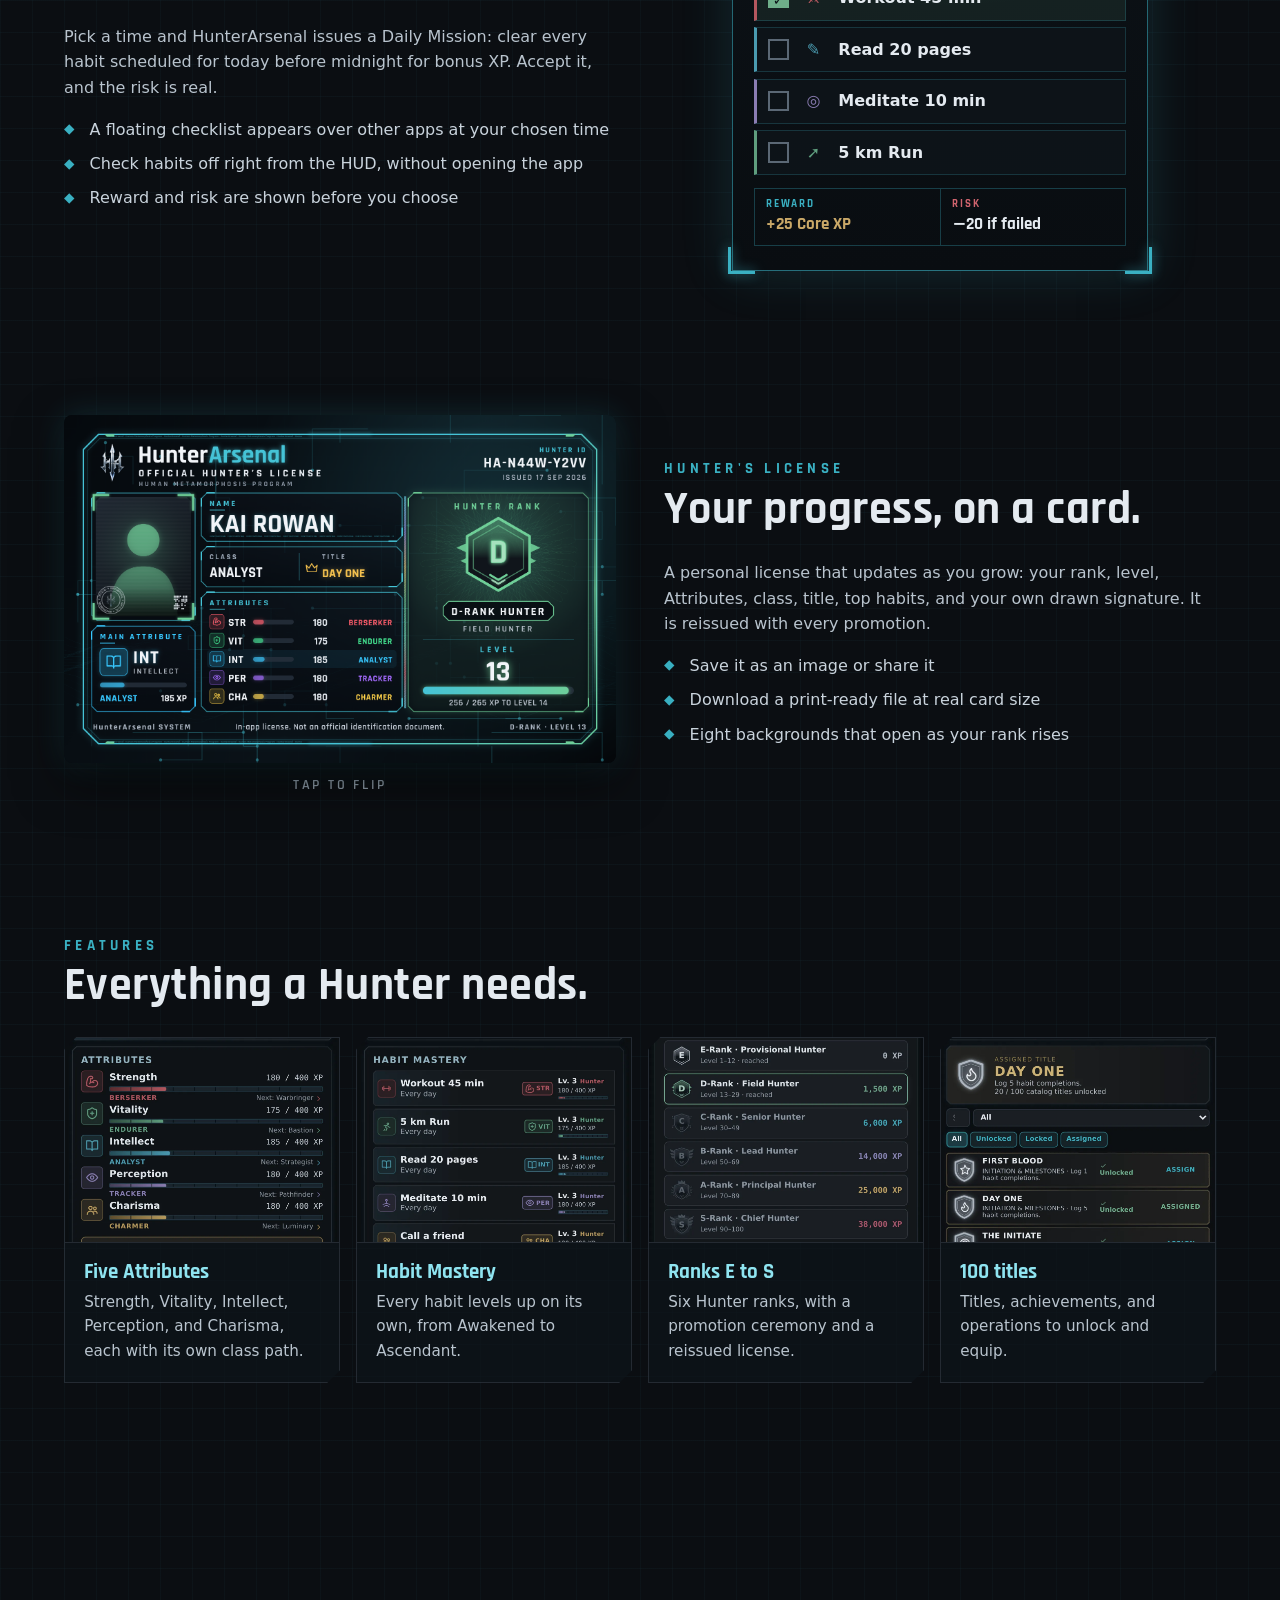
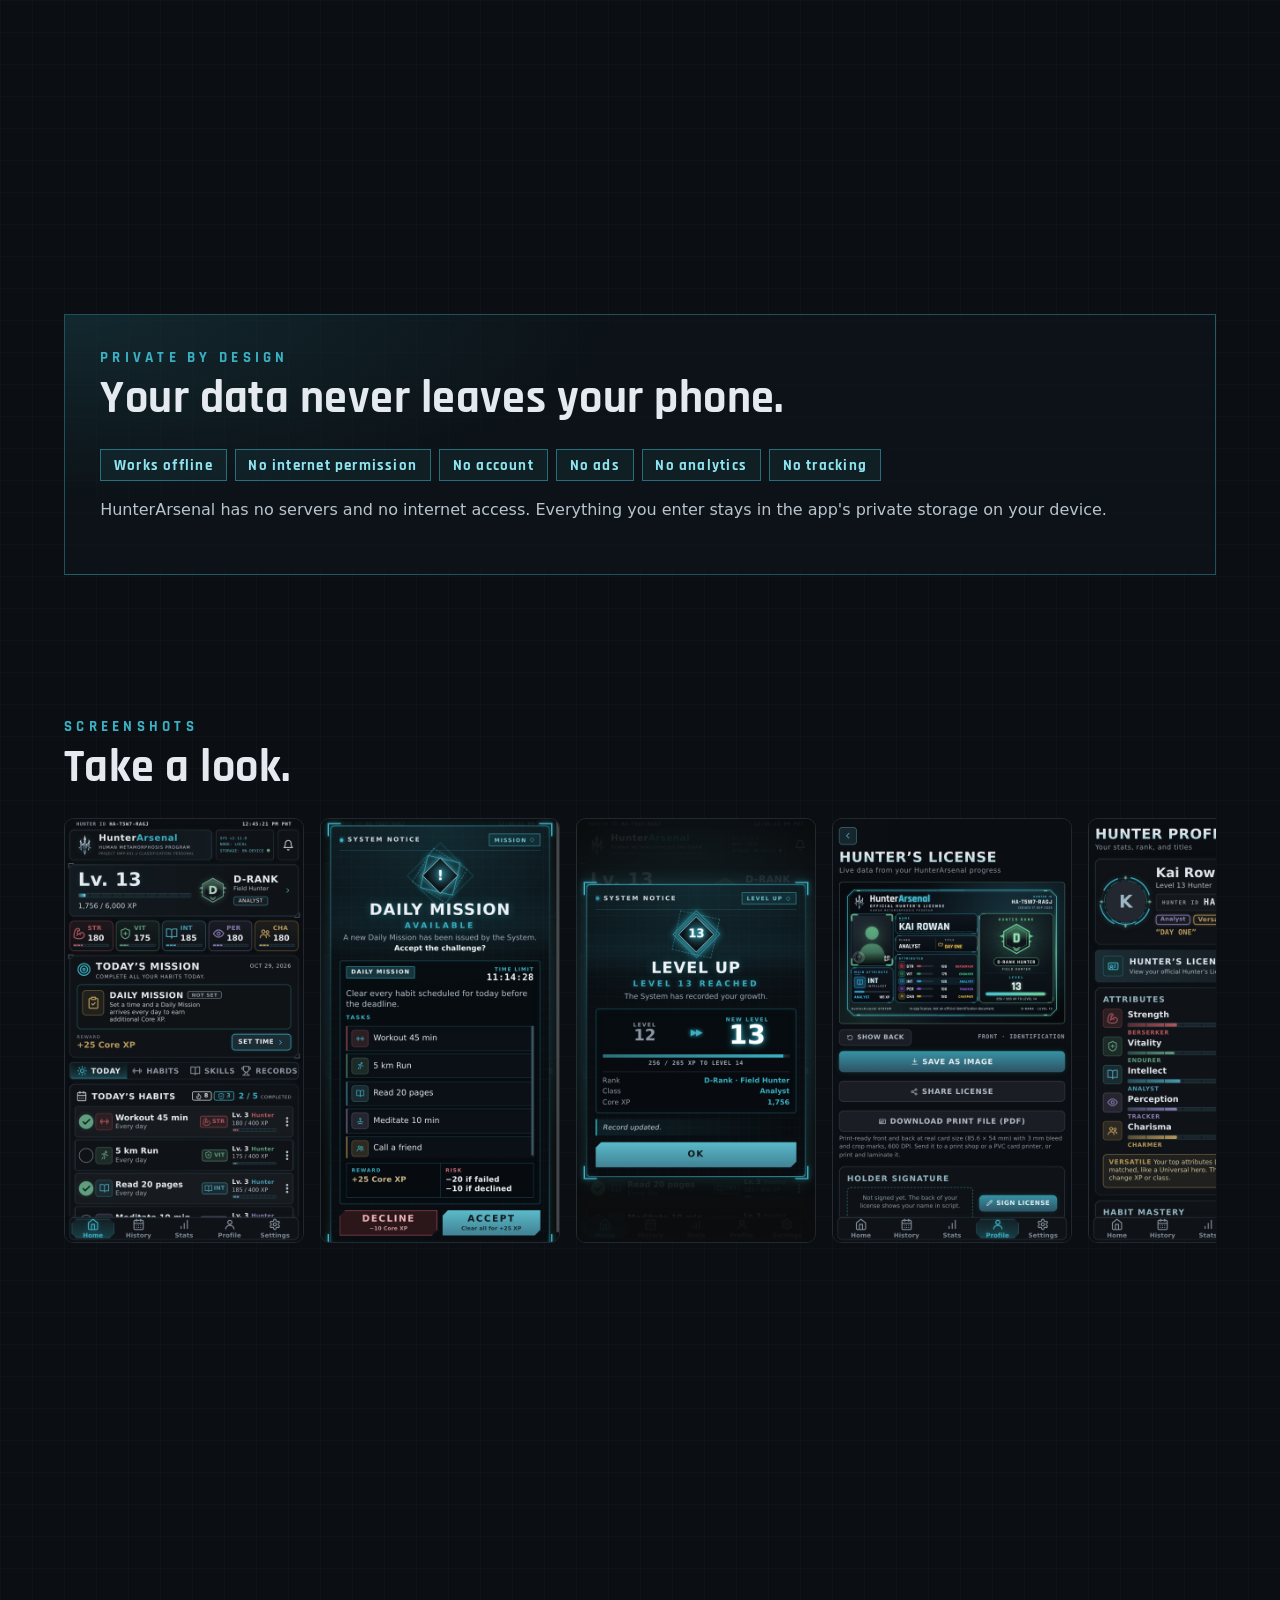
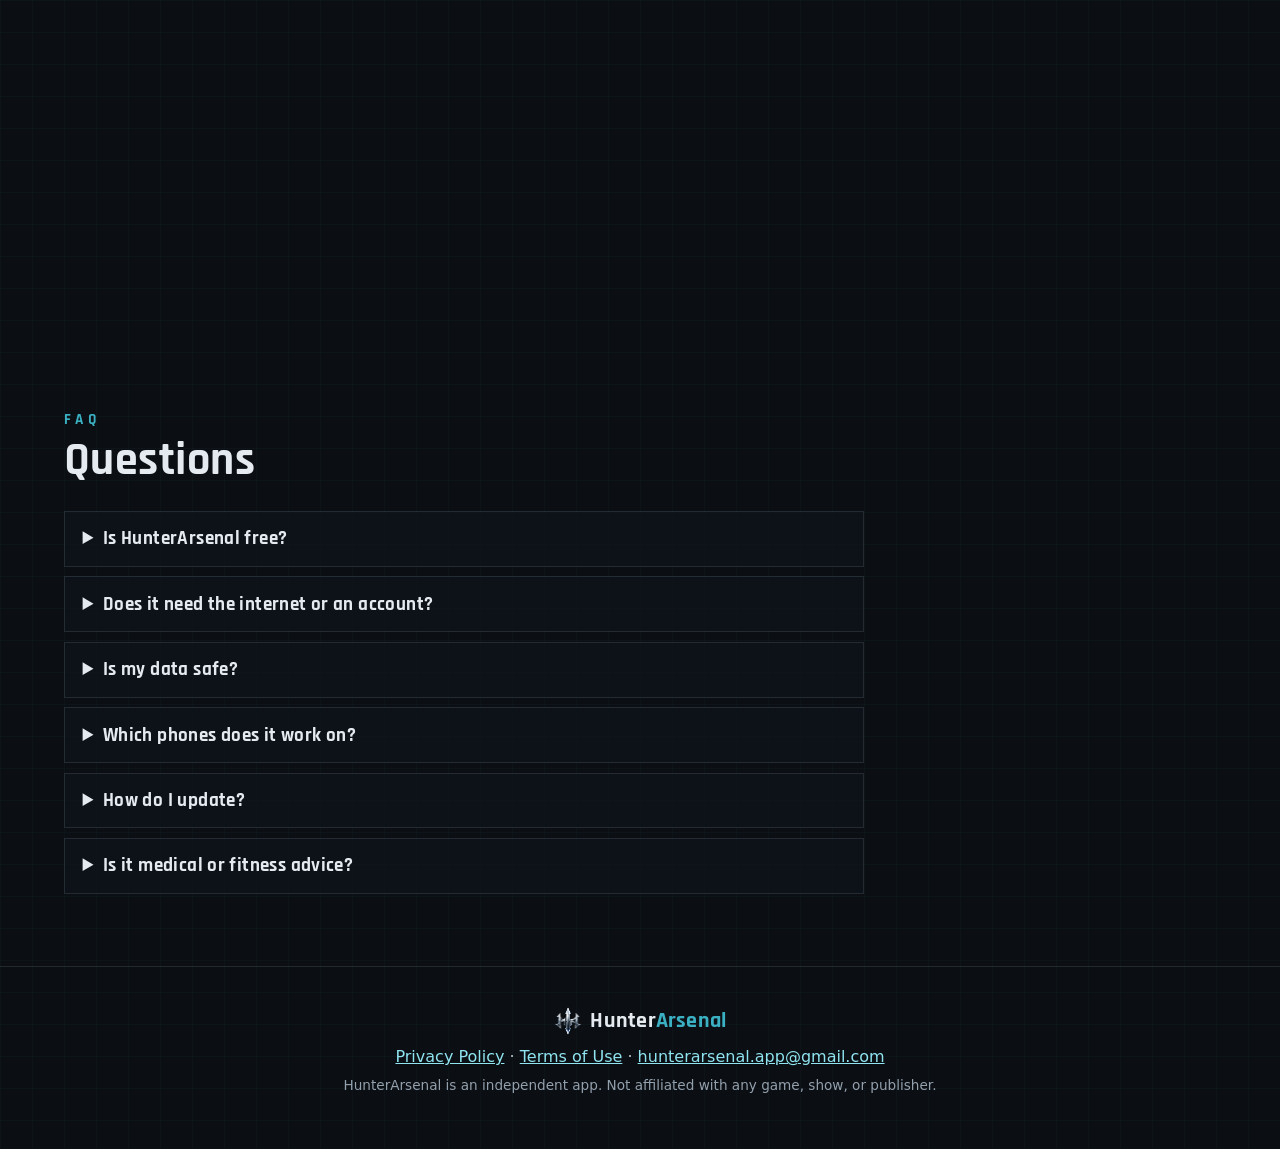
==== commit 7fbda616: "Update landing page" ====
--- a/index.html
+++ b/index.html
@@ -94,14 +94,14 @@
 <section class="features" id="features" aria-labelledby="features-title">
   <h2 id="features-title" class="sec-title reveal"><span>FEATURES</span>Everything a Hunter needs.</h2>
   <div class="grid">
-    <article class="reveal"><h3>Five Attributes</h3><p>Strength, Vitality, Intellect, Perception, and Charisma, each with its own class path.</p></article>
-    <article class="reveal"><h3>Habit Mastery</h3><p>Every habit levels up on its own, from Awakened to Ascendant.</p></article>
-    <article class="reveal"><h3>Ranks E to S</h3><p>Six Hunter ranks, with a promotion ceremony and a reissued license.</p></article>
-    <article class="reveal"><h3>100 titles</h3><p>Titles, achievements, and operations to unlock and equip.</p></article>
-    <article class="reveal"><h3>Skills</h3><p>Log practice sessions for the skills you are building.</p></article>
-    <article class="reveal"><h3>Statistics</h3><p>Streaks, yearly activity, a versatility chart, and a Weekly System Report with your grade.</p></article>
-    <article class="reveal"><h3>App Lock</h3><p>Passcode, password, pattern, or fingerprint.</p></article>
-    <article class="reveal"><h3>Backups you control</h3><p>Encrypted backup files, plus automatic snapshots on your phone.</p></article>
+    <article class="reveal"><img src="img/feature-attributes.webp" alt="Attributes panel: Strength, Vitality, Intellect, Perception, and Charisma with XP bars and classes" loading="lazy" width="1080" height="810"><h3>Five Attributes</h3><p>Strength, Vitality, Intellect, Perception, and Charisma, each with its own class path.</p></article>
+    <article class="reveal"><img src="img/feature-mastery.webp" alt="Habit Mastery list with each habit at Level 3 Hunter" loading="lazy" width="1080" height="810"><h3>Habit Mastery</h3><p>Every habit levels up on its own, from Awakened to Ascendant.</p></article>
+    <article class="reveal"><img src="img/feature-ranks.webp" alt="Rank ladder from E-Rank Provisional Hunter to S-Rank Chief Hunter" loading="lazy" width="1080" height="810"><h3>Ranks E to S</h3><p>Six Hunter ranks, with a promotion ceremony and a reissued license.</p></article>
+    <article class="reveal"><img src="img/feature-titles.webp" alt="Titles screen with the assigned title Day One and unlocked titles" loading="lazy" width="1080" height="810"><h3>100 titles</h3><p>Titles, achievements, and operations to unlock and equip.</p></article>
+    <article class="reveal"><img src="img/feature-skills.webp" alt="Skill Registry with four skills and their levels" loading="lazy" width="1080" height="810"><h3>Skills</h3><p>Log practice sessions for the skills you are building.</p></article>
+    <article class="reveal"><img src="img/feature-statistics.webp" alt="Versatility chart across the five Attributes" loading="lazy" width="1080" height="810"><h3>Statistics</h3><p>Streaks, yearly activity, a versatility chart, and a Weekly System Report with your grade.</p></article>
+    <article class="reveal"><img src="img/feature-applock.webp" alt="App Lock screen: Access Restricted, enter passcode" loading="lazy" width="1080" height="810"><h3>App Lock</h3><p>Passcode, password, pattern, or fingerprint.</p></article>
+    <article class="reveal"><img src="img/feature-backups.webp" alt="Data and Storage: encrypted backup, plain backup, and restore" loading="lazy" width="1080" height="810"><h3>Backups you control</h3><p>Encrypted backup files, plus automatic snapshots on your phone.</p></article>
   </div>
 </section>
 
--- a/site.css
+++ b/site.css
@@ -119,8 +119,9 @@
 
 /* features */
 .grid { display: grid; grid-template-columns: repeat(4, 1fr); gap: 1rem; }
-.grid article { padding: 1.2rem; border: 1px solid var(--line); background: rgba(14, 20, 26, .7); clip-path: polygon(.8rem 0, 100% 0, 100% calc(100% - .8rem), calc(100% - .8rem) 100%, 0 100%, 0 .8rem); }
-.grid h3 { margin: 0 0 .3rem; font: 700 1.3rem var(--display); color: var(--accent-hi); } .grid p { margin: 0; font-size: .95rem; }
+.grid article { padding: 0 0 1.2rem; border: 1px solid var(--line); background: rgba(14, 20, 26, .7); clip-path: polygon(.8rem 0, 100% 0, 100% calc(100% - .8rem), calc(100% - .8rem) 100%, 0 100%, 0 .8rem); }
+.grid img { width: 100%; height: auto; aspect-ratio: 4 / 3; margin-bottom: 1rem; border-bottom: 1px solid var(--line); }
+.grid h3 { margin: 0 1.2rem .3rem; font: 700 1.3rem var(--display); color: var(--accent-hi); } .grid p { margin: 0 1.2rem; font-size: .95rem; }
 
 /* privacy */
 .privacy-inner { padding: 2.2rem; border: 1px solid rgba(58,176,194,.4); background: radial-gradient(80% 120% at 0% 0%, rgba(58,176,194,.14), transparent 60%), rgba(14, 20, 26, .7); }
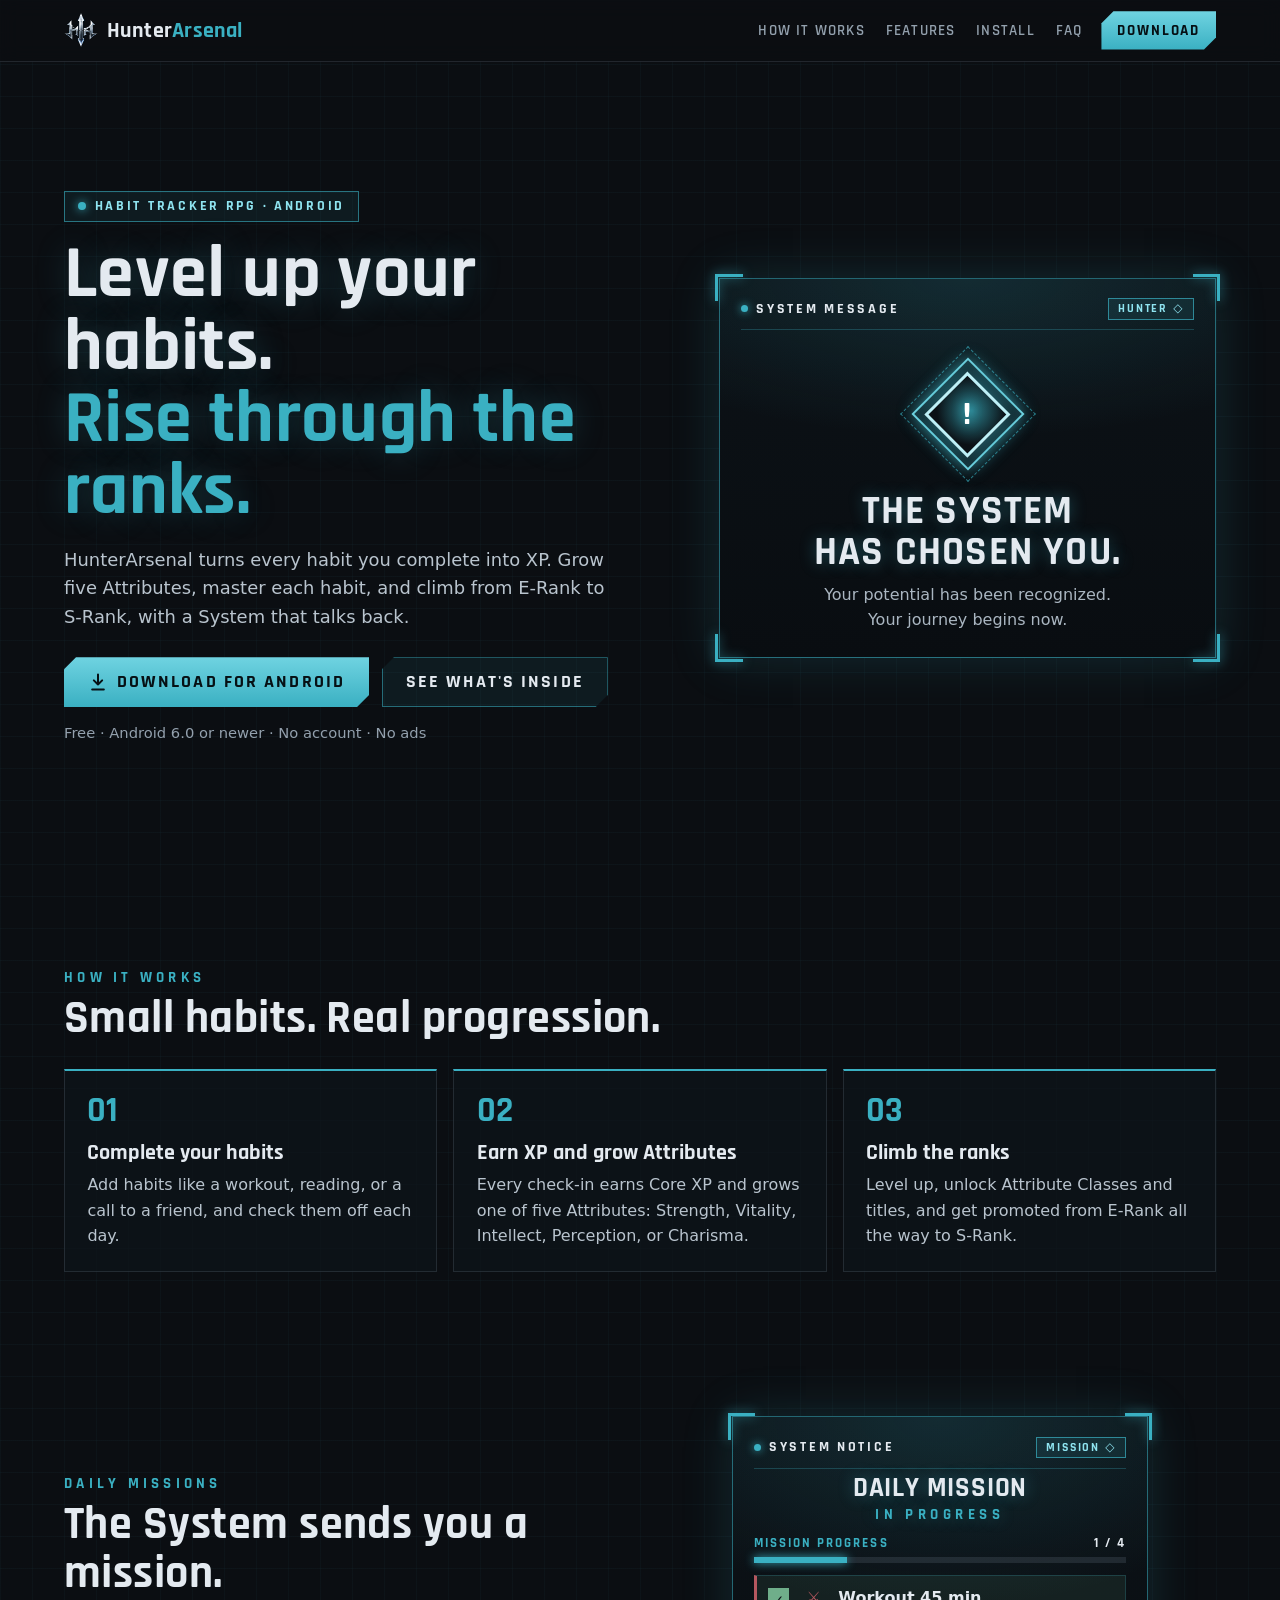
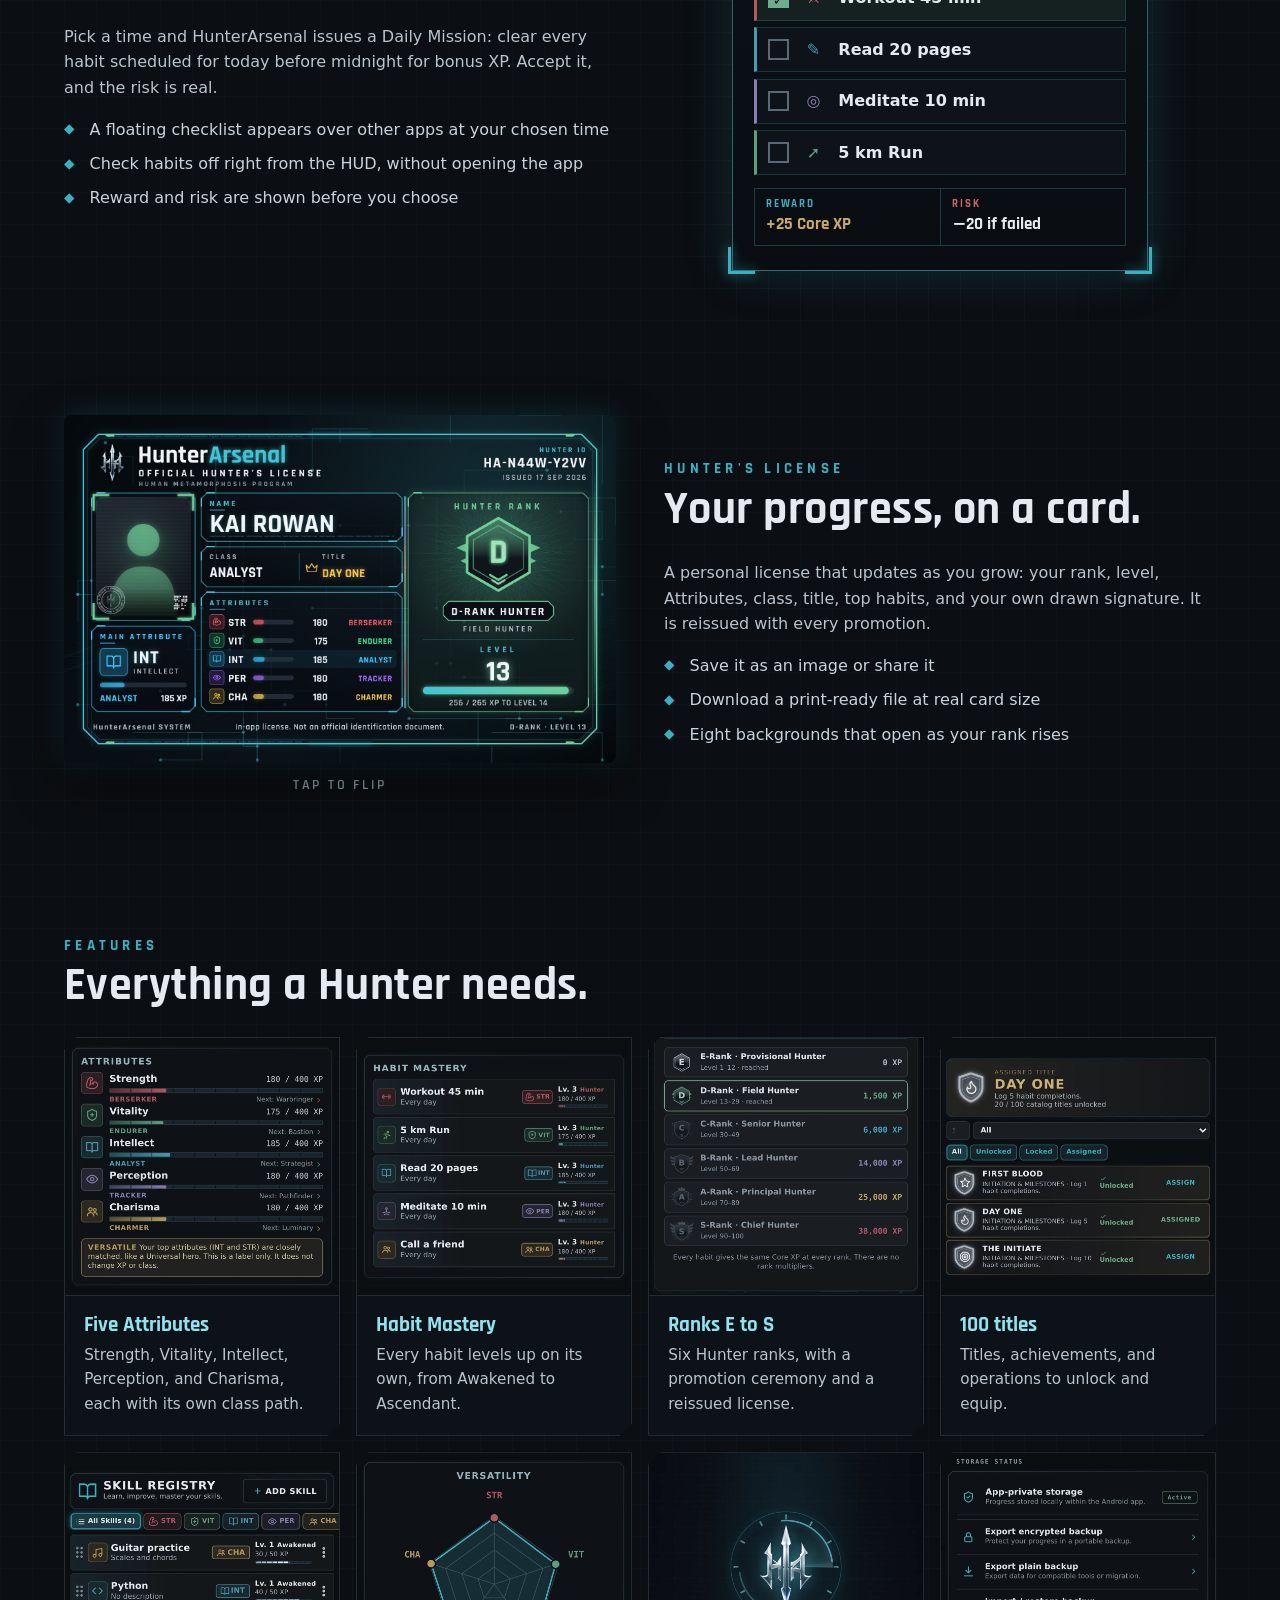
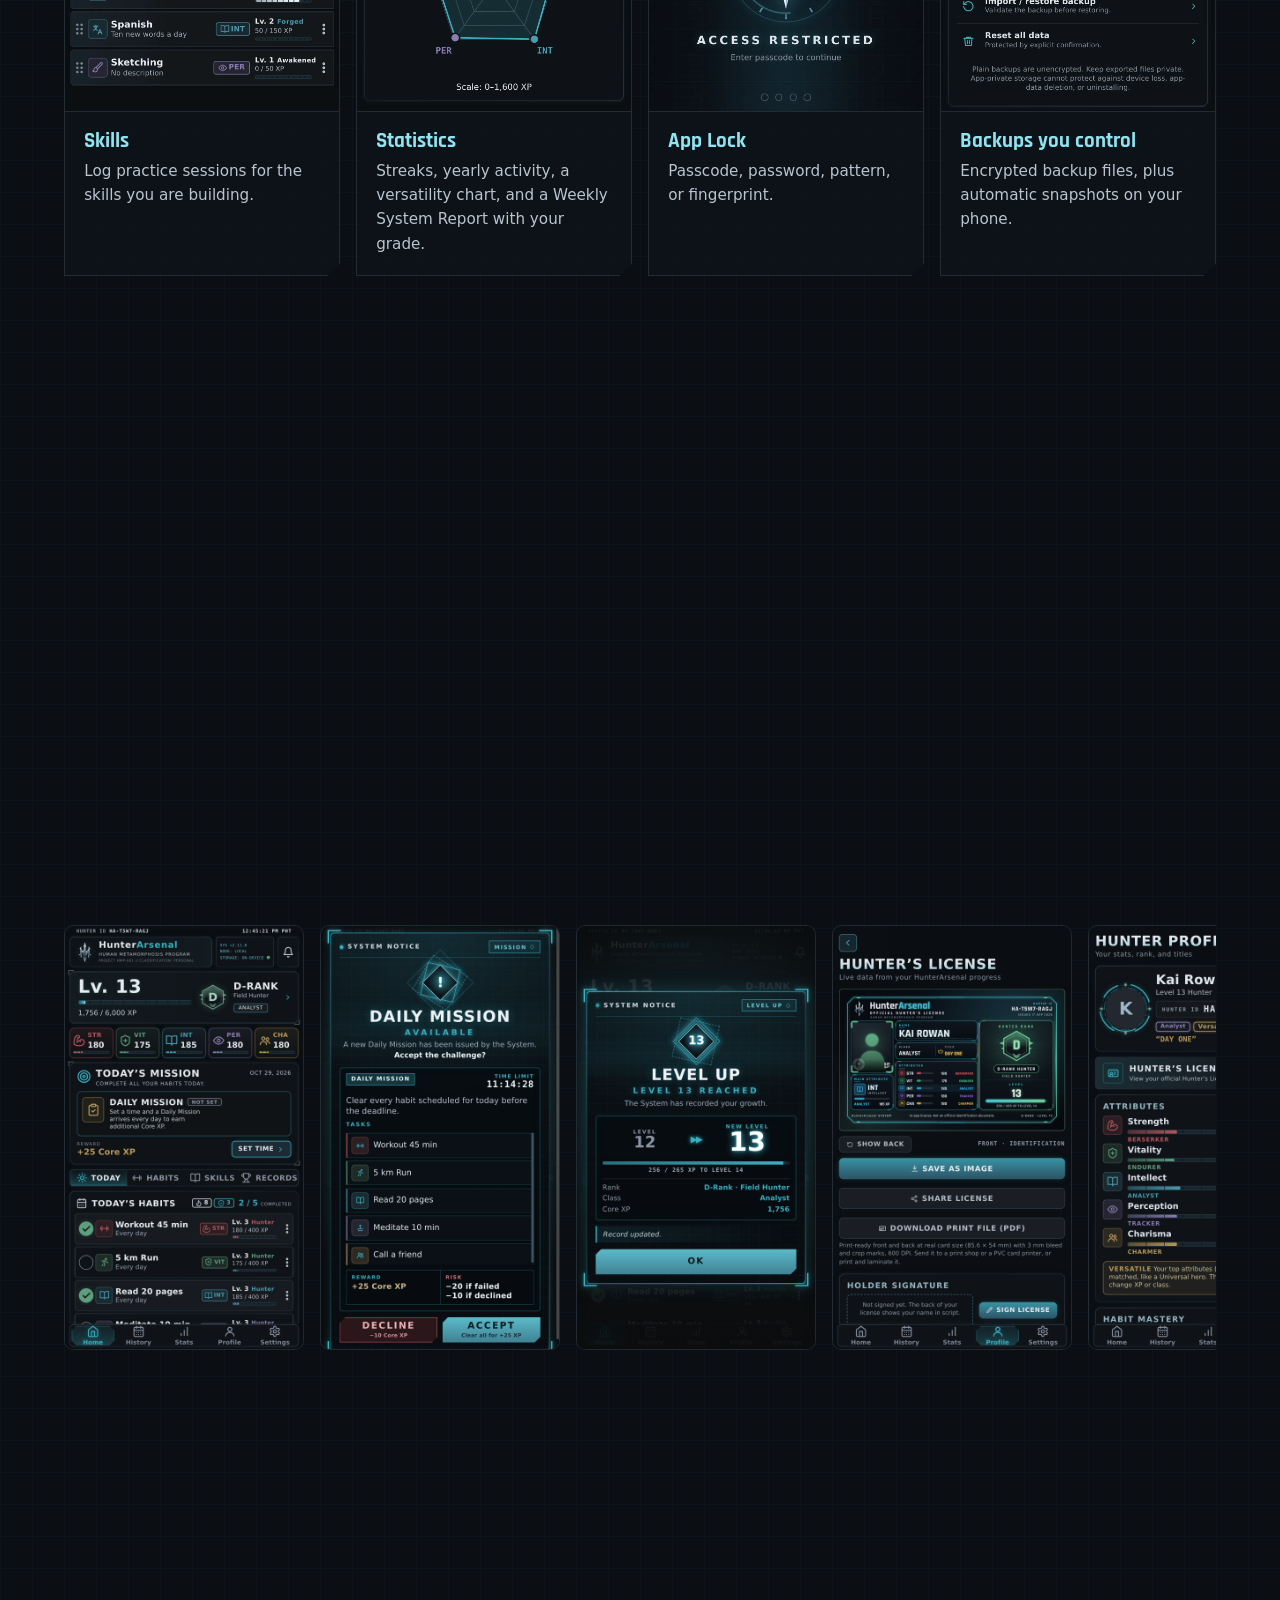
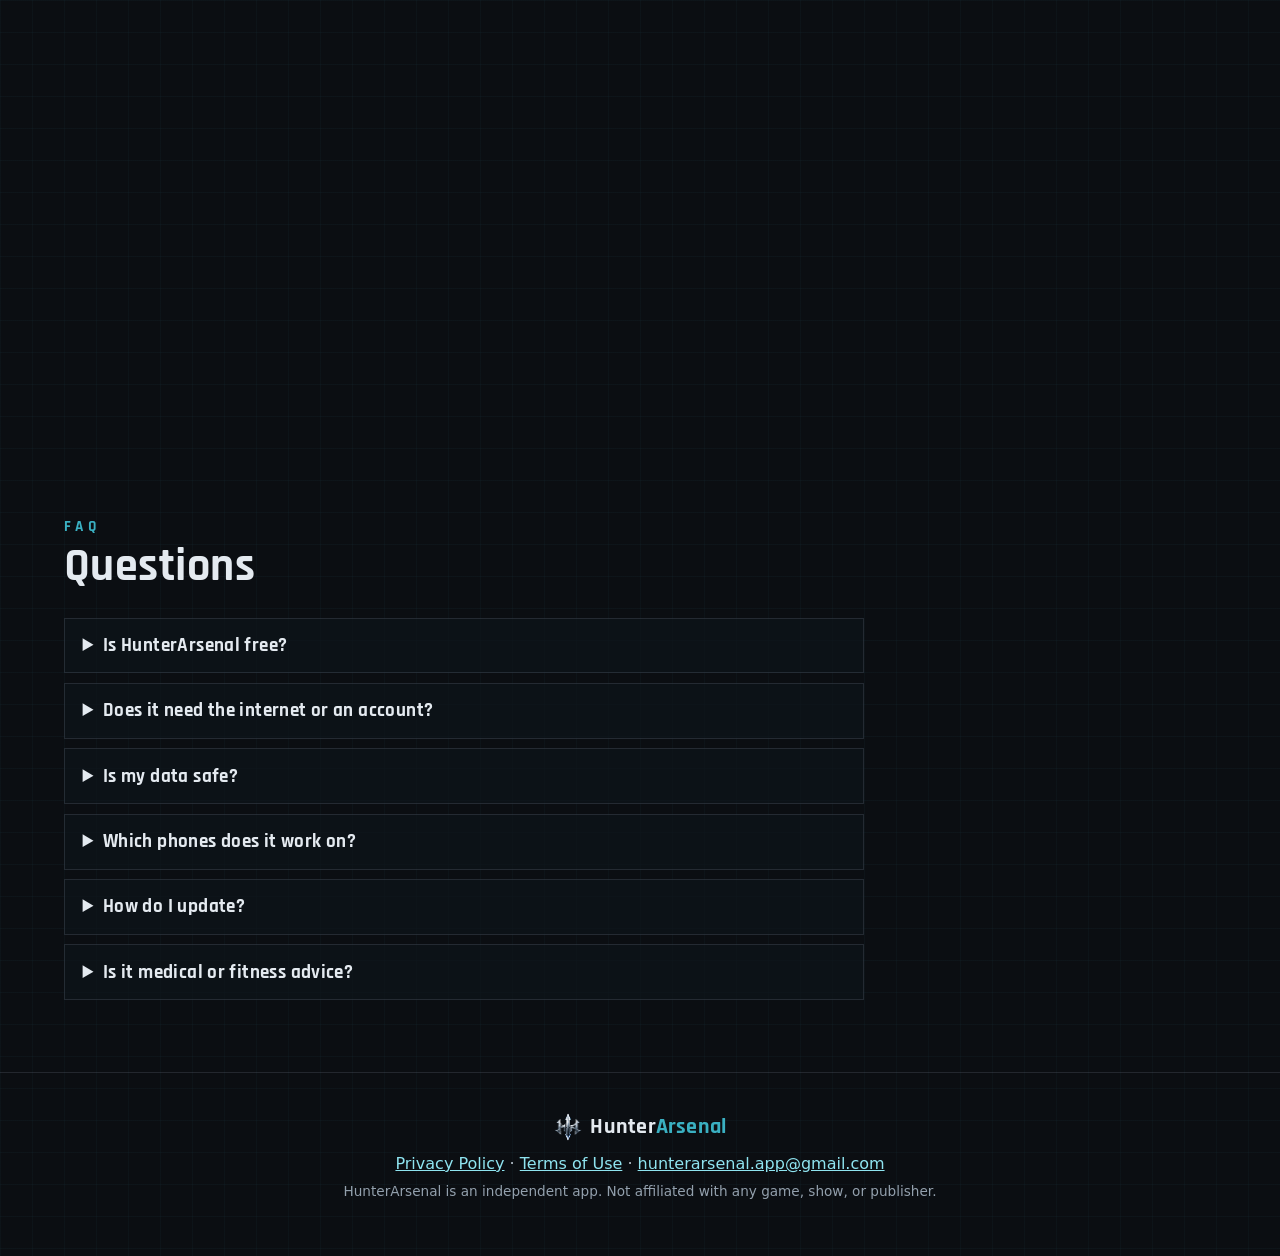
==== commit 71dccb26: "Update landing page" ====
--- a/index.html
+++ b/index.html
@@ -94,14 +94,14 @@
 <section class="features" id="features" aria-labelledby="features-title">
   <h2 id="features-title" class="sec-title reveal"><span>FEATURES</span>Everything a Hunter needs.</h2>
   <div class="grid">
-    <article class="reveal"><img src="img/feature-attributes.webp" alt="Attributes panel: Strength, Vitality, Intellect, Perception, and Charisma with XP bars and classes" loading="lazy" width="1080" height="810"><h3>Five Attributes</h3><p>Strength, Vitality, Intellect, Perception, and Charisma, each with its own class path.</p></article>
-    <article class="reveal"><img src="img/feature-mastery.webp" alt="Habit Mastery list with each habit at Level 3 Hunter" loading="lazy" width="1080" height="810"><h3>Habit Mastery</h3><p>Every habit levels up on its own, from Awakened to Ascendant.</p></article>
-    <article class="reveal"><img src="img/feature-ranks.webp" alt="Rank ladder from E-Rank Provisional Hunter to S-Rank Chief Hunter" loading="lazy" width="1080" height="810"><h3>Ranks E to S</h3><p>Six Hunter ranks, with a promotion ceremony and a reissued license.</p></article>
-    <article class="reveal"><img src="img/feature-titles.webp" alt="Titles screen with the assigned title Day One and unlocked titles" loading="lazy" width="1080" height="810"><h3>100 titles</h3><p>Titles, achievements, and operations to unlock and equip.</p></article>
-    <article class="reveal"><img src="img/feature-skills.webp" alt="Skill Registry with four skills and their levels" loading="lazy" width="1080" height="810"><h3>Skills</h3><p>Log practice sessions for the skills you are building.</p></article>
-    <article class="reveal"><img src="img/feature-statistics.webp" alt="Versatility chart across the five Attributes" loading="lazy" width="1080" height="810"><h3>Statistics</h3><p>Streaks, yearly activity, a versatility chart, and a Weekly System Report with your grade.</p></article>
-    <article class="reveal"><img src="img/feature-applock.webp" alt="App Lock screen: Access Restricted, enter passcode" loading="lazy" width="1080" height="810"><h3>App Lock</h3><p>Passcode, password, pattern, or fingerprint.</p></article>
-    <article class="reveal"><img src="img/feature-backups.webp" alt="Data and Storage: encrypted backup, plain backup, and restore" loading="lazy" width="1080" height="810"><h3>Backups you control</h3><p>Encrypted backup files, plus automatic snapshots on your phone.</p></article>
+    <article class="reveal"><img src="img/feature-attributes.webp" alt="Attributes panel: Strength, Vitality, Intellect, Perception, and Charisma with XP bars and classes" loading="lazy" width="1080" height="1020"><h3>Five Attributes</h3><p>Strength, Vitality, Intellect, Perception, and Charisma, each with its own class path.</p></article>
+    <article class="reveal"><img src="img/feature-mastery.webp" alt="Habit Mastery list with each habit at Level 3 Hunter" loading="lazy" width="1080" height="1020"><h3>Habit Mastery</h3><p>Every habit levels up on its own, from Awakened to Ascendant.</p></article>
+    <article class="reveal"><img src="img/feature-ranks.webp" alt="Rank ladder from E-Rank Provisional Hunter to S-Rank Chief Hunter" loading="lazy" width="1080" height="1020"><h3>Ranks E to S</h3><p>Six Hunter ranks, with a promotion ceremony and a reissued license.</p></article>
+    <article class="reveal"><img src="img/feature-titles.webp" alt="Titles screen with the assigned title Day One and unlocked titles" loading="lazy" width="1080" height="1020"><h3>100 titles</h3><p>Titles, achievements, and operations to unlock and equip.</p></article>
+    <article class="reveal"><img src="img/feature-skills.webp" alt="Skill Registry with four skills and their levels" loading="lazy" width="1080" height="1020"><h3>Skills</h3><p>Log practice sessions for the skills you are building.</p></article>
+    <article class="reveal"><img src="img/feature-statistics.webp" alt="Versatility chart across the five Attributes" loading="lazy" width="1080" height="1020"><h3>Statistics</h3><p>Streaks, yearly activity, a versatility chart, and a Weekly System Report with your grade.</p></article>
+    <article class="reveal"><img src="img/feature-applock.webp" alt="App Lock screen: Access Restricted, enter passcode" loading="lazy" width="1080" height="1020"><h3>App Lock</h3><p>Passcode, password, pattern, or fingerprint.</p></article>
+    <article class="reveal"><img src="img/feature-backups.webp" alt="Data and Storage: encrypted backup, plain backup, and restore" loading="lazy" width="1080" height="1020"><h3>Backups you control</h3><p>Encrypted backup files, plus automatic snapshots on your phone.</p></article>
   </div>
 </section>
 
--- a/site.css
+++ b/site.css
@@ -120,7 +120,7 @@
 /* features */
 .grid { display: grid; grid-template-columns: repeat(4, 1fr); gap: 1rem; }
 .grid article { padding: 0 0 1.2rem; border: 1px solid var(--line); background: rgba(14, 20, 26, .7); clip-path: polygon(.8rem 0, 100% 0, 100% calc(100% - .8rem), calc(100% - .8rem) 100%, 0 100%, 0 .8rem); }
-.grid img { width: 100%; height: auto; aspect-ratio: 4 / 3; margin-bottom: 1rem; border-bottom: 1px solid var(--line); }
+.grid img { width: 100%; height: auto; aspect-ratio: 18 / 17; margin-bottom: 1rem; border-bottom: 1px solid var(--line); }
 .grid h3 { margin: 0 1.2rem .3rem; font: 700 1.3rem var(--display); color: var(--accent-hi); } .grid p { margin: 0 1.2rem; font-size: .95rem; }
 
 /* privacy */
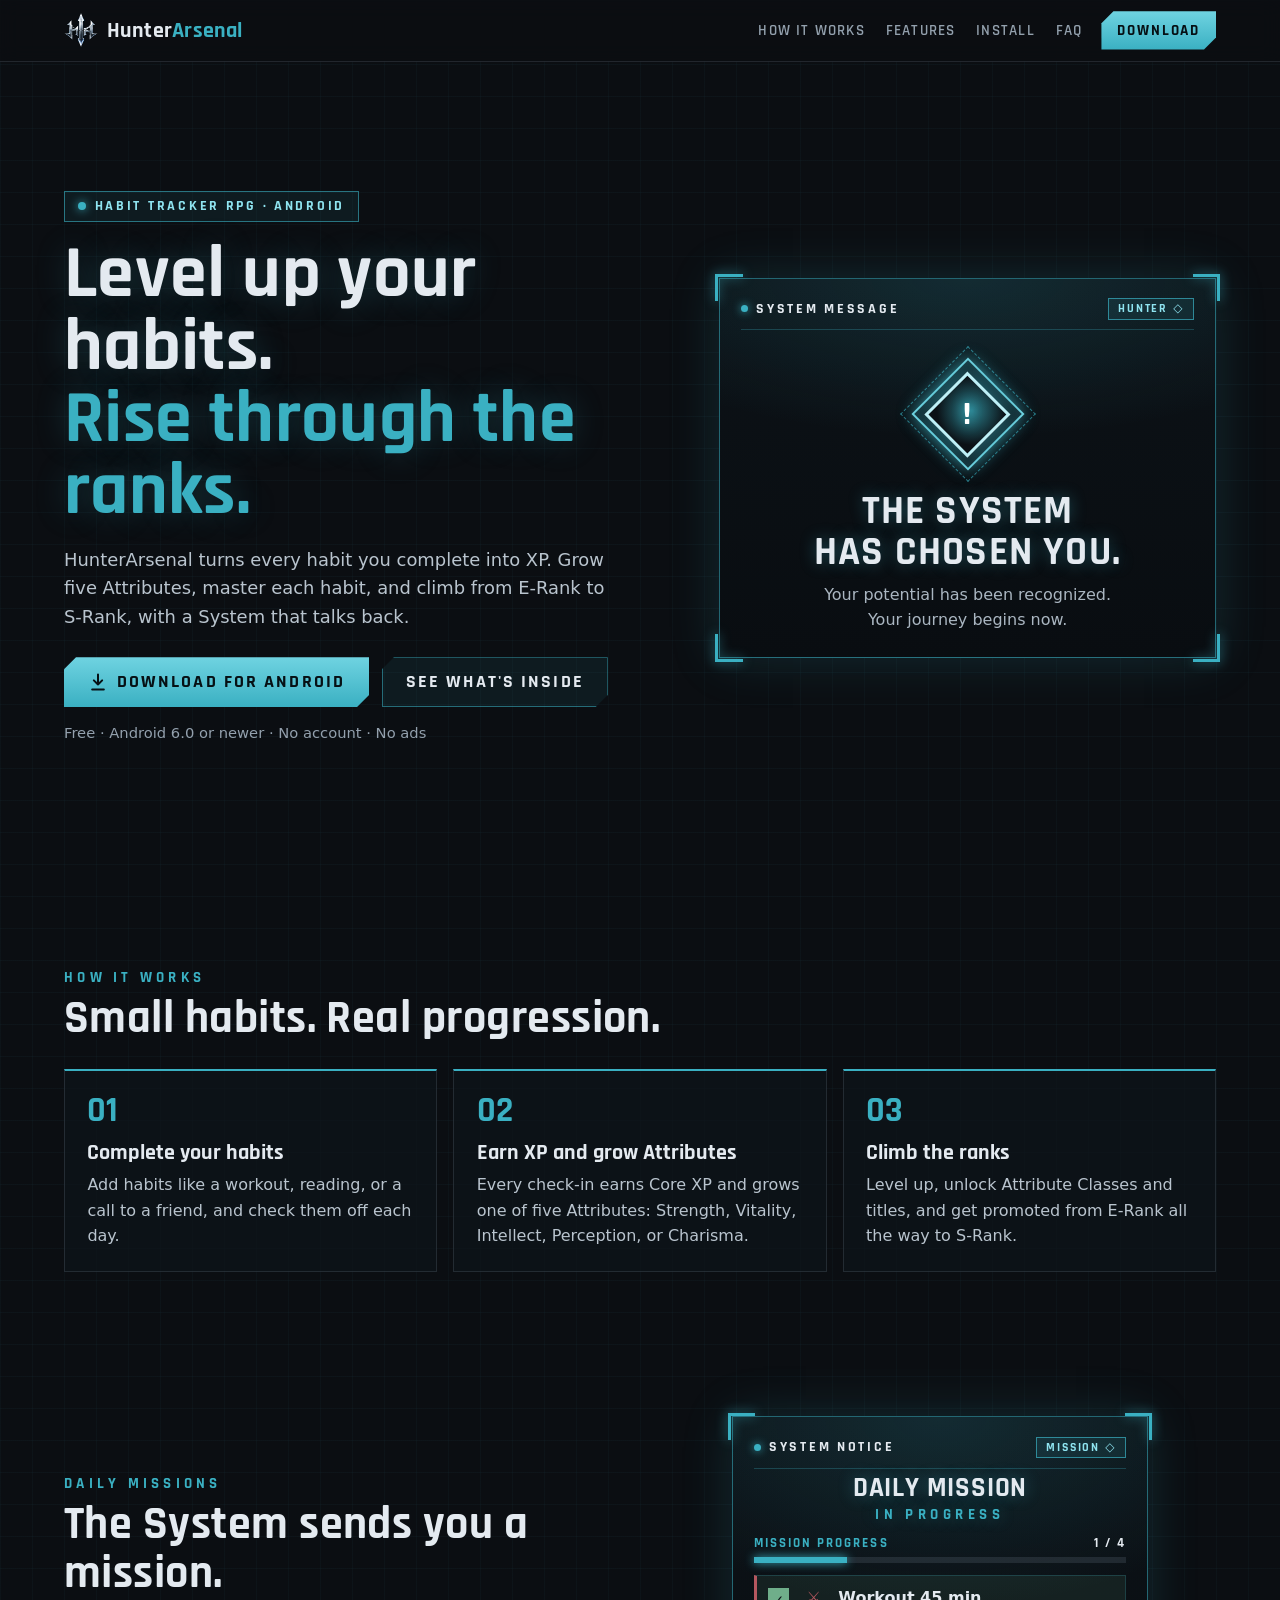
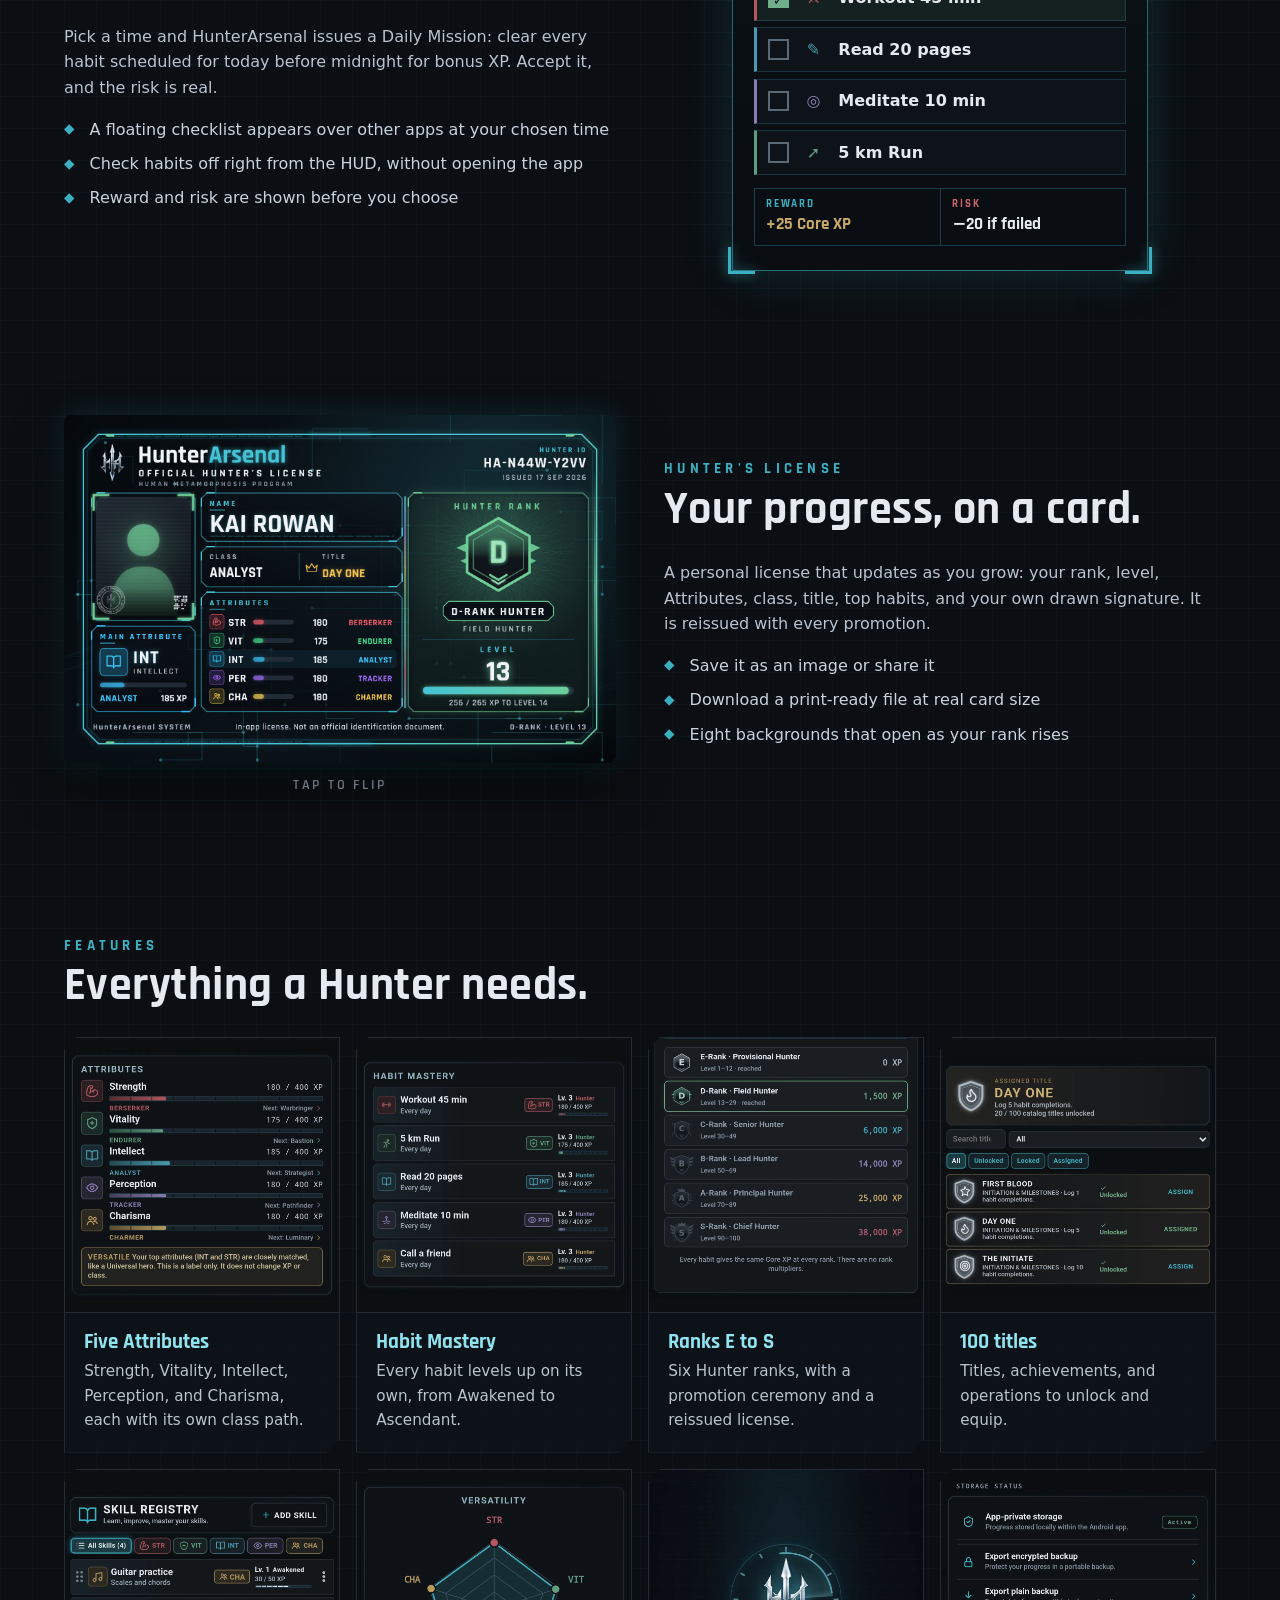
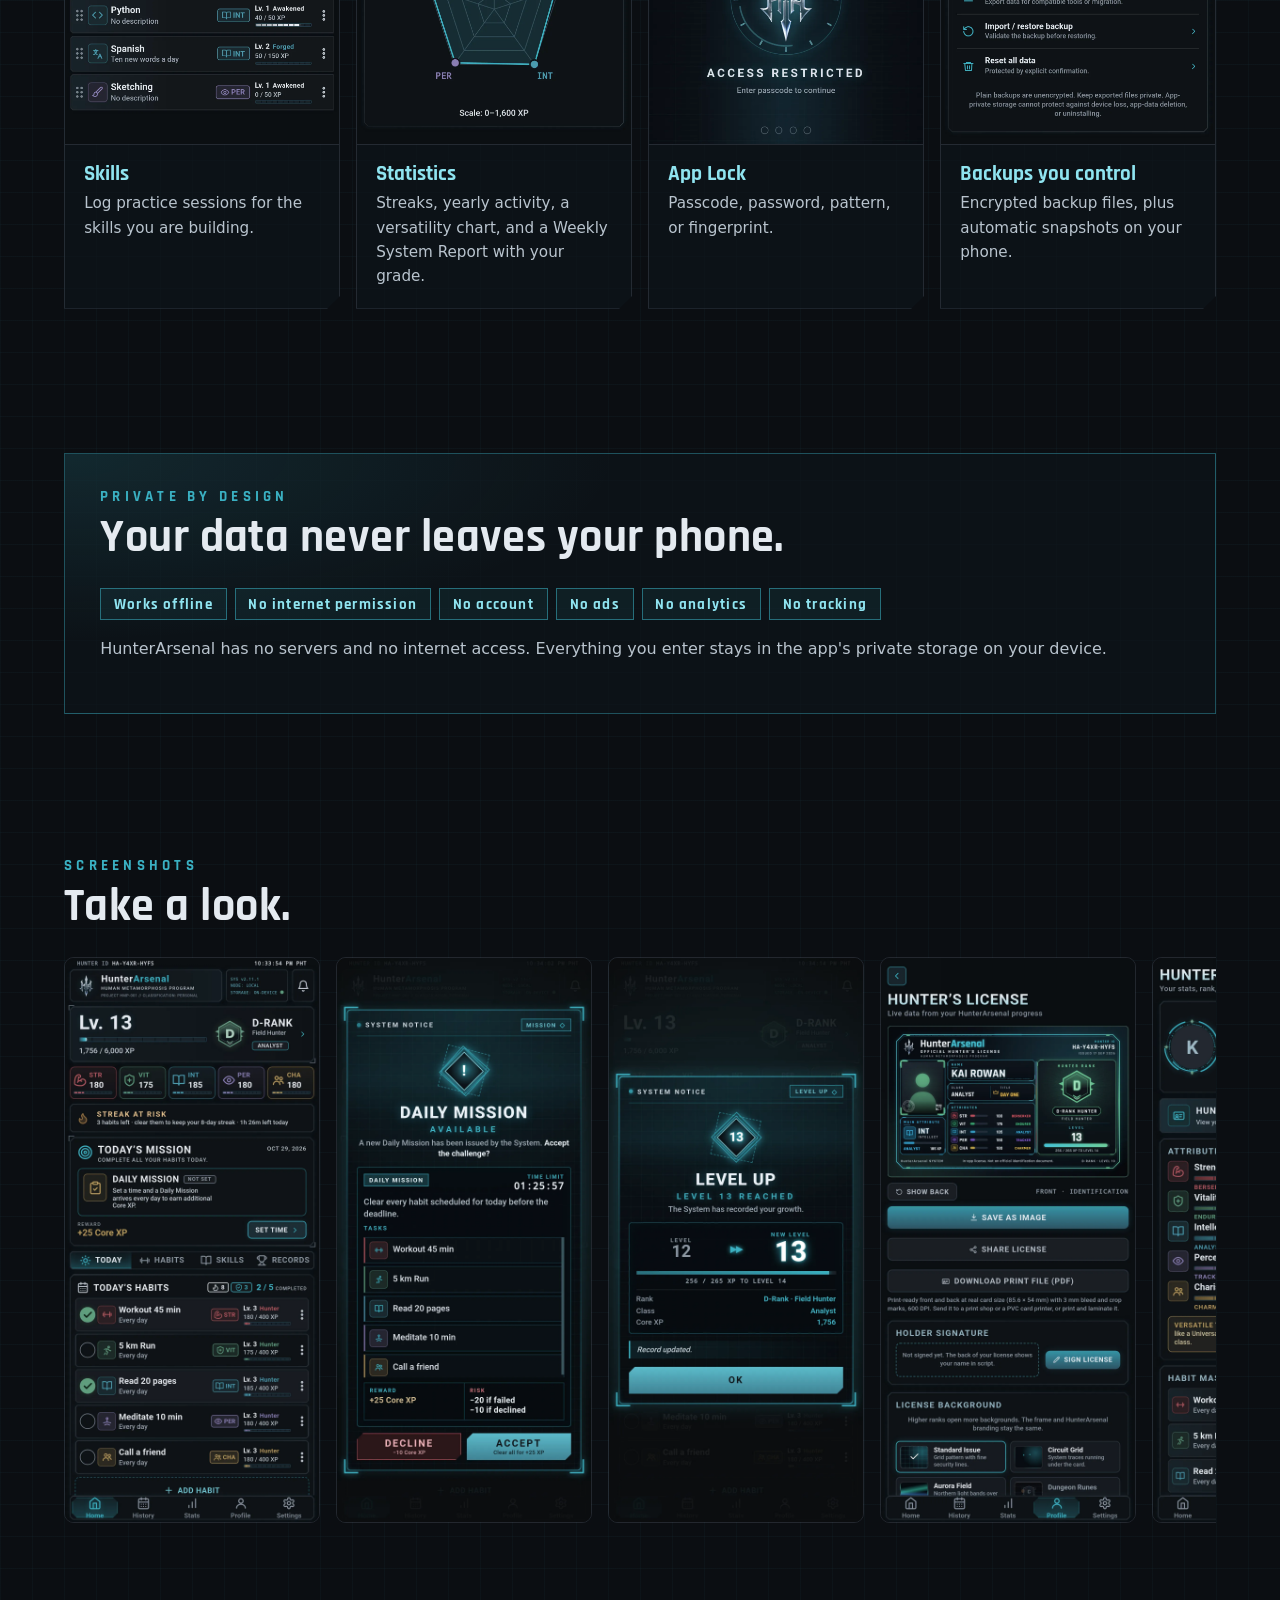
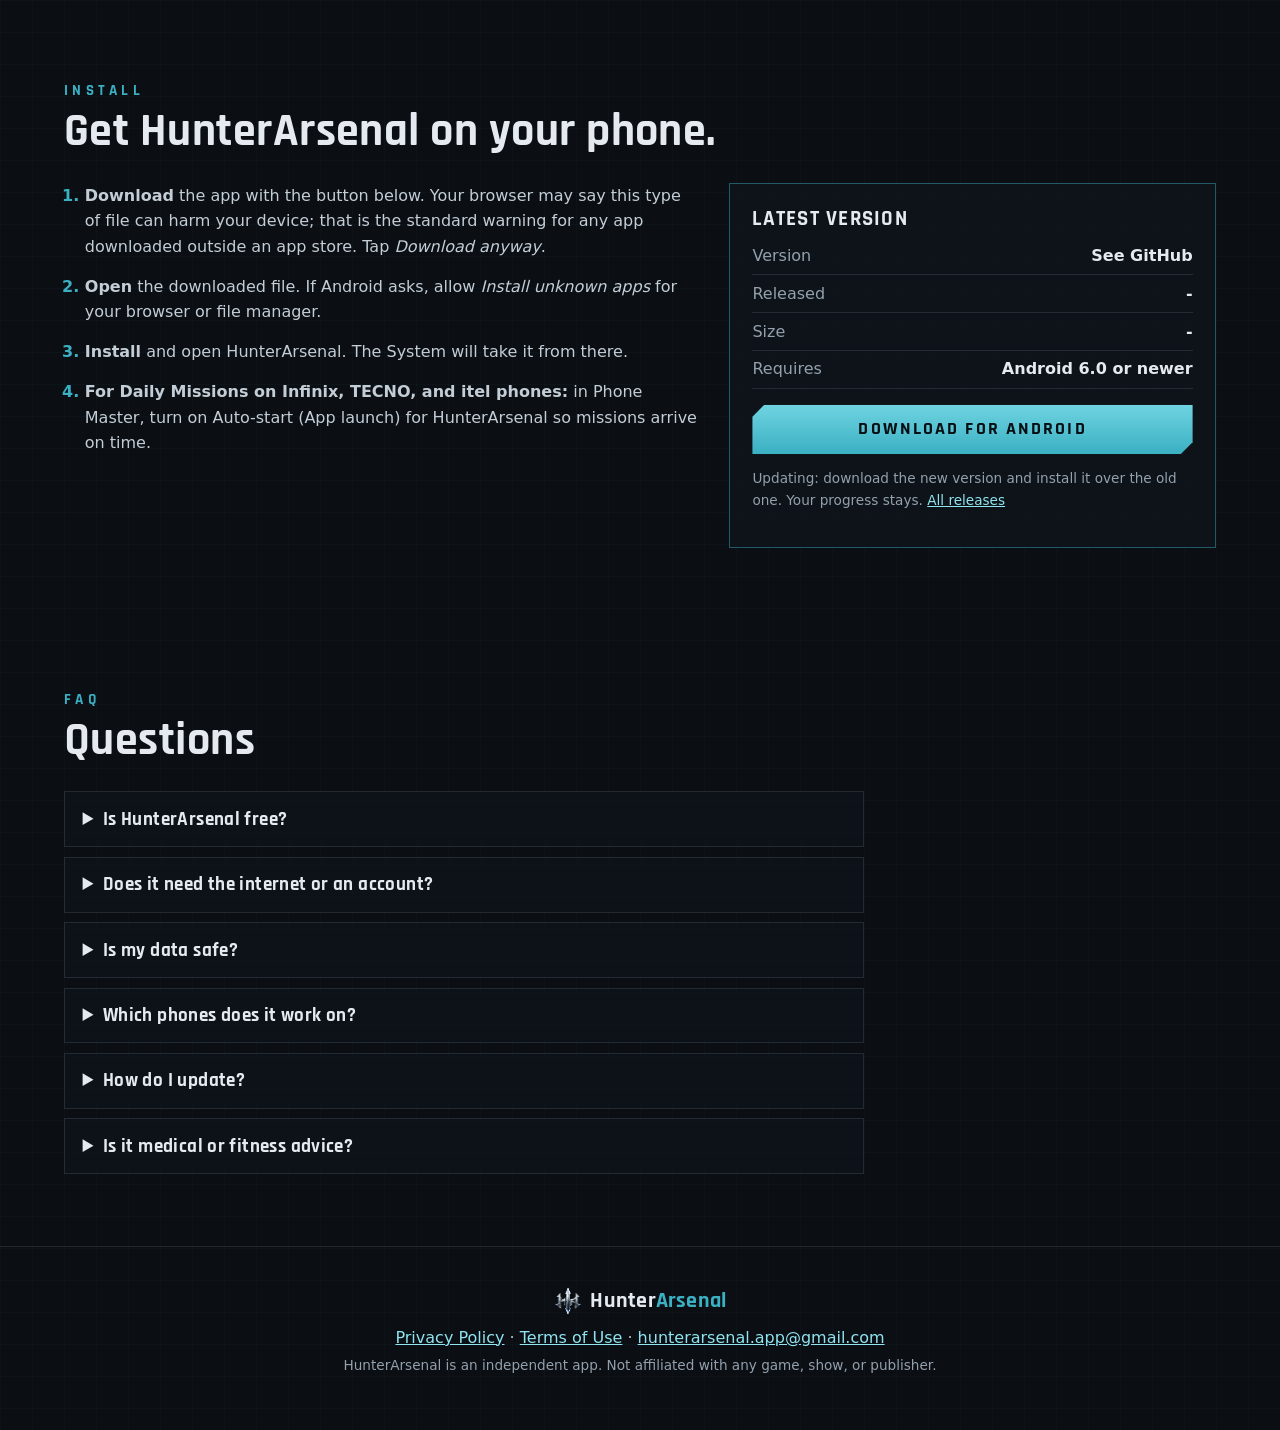
==== commit 69476e73: "Update landing page" ====
--- a/index.html
+++ b/index.html
@@ -94,14 +94,14 @@
 <section class="features" id="features" aria-labelledby="features-title">
   <h2 id="features-title" class="sec-title reveal"><span>FEATURES</span>Everything a Hunter needs.</h2>
   <div class="grid">
-    <article class="reveal"><img src="img/feature-attributes.webp" alt="Attributes panel: Strength, Vitality, Intellect, Perception, and Charisma with XP bars and classes" loading="lazy" width="1080" height="1020"><h3>Five Attributes</h3><p>Strength, Vitality, Intellect, Perception, and Charisma, each with its own class path.</p></article>
-    <article class="reveal"><img src="img/feature-mastery.webp" alt="Habit Mastery list with each habit at Level 3 Hunter" loading="lazy" width="1080" height="1020"><h3>Habit Mastery</h3><p>Every habit levels up on its own, from Awakened to Ascendant.</p></article>
-    <article class="reveal"><img src="img/feature-ranks.webp" alt="Rank ladder from E-Rank Provisional Hunter to S-Rank Chief Hunter" loading="lazy" width="1080" height="1020"><h3>Ranks E to S</h3><p>Six Hunter ranks, with a promotion ceremony and a reissued license.</p></article>
-    <article class="reveal"><img src="img/feature-titles.webp" alt="Titles screen with the assigned title Day One and unlocked titles" loading="lazy" width="1080" height="1020"><h3>100 titles</h3><p>Titles, achievements, and operations to unlock and equip.</p></article>
-    <article class="reveal"><img src="img/feature-skills.webp" alt="Skill Registry with four skills and their levels" loading="lazy" width="1080" height="1020"><h3>Skills</h3><p>Log practice sessions for the skills you are building.</p></article>
-    <article class="reveal"><img src="img/feature-statistics.webp" alt="Versatility chart across the five Attributes" loading="lazy" width="1080" height="1020"><h3>Statistics</h3><p>Streaks, yearly activity, a versatility chart, and a Weekly System Report with your grade.</p></article>
-    <article class="reveal"><img src="img/feature-applock.webp" alt="App Lock screen: Access Restricted, enter passcode" loading="lazy" width="1080" height="1020"><h3>App Lock</h3><p>Passcode, password, pattern, or fingerprint.</p></article>
-    <article class="reveal"><img src="img/feature-backups.webp" alt="Data and Storage: encrypted backup, plain backup, and restore" loading="lazy" width="1080" height="1020"><h3>Backups you control</h3><p>Encrypted backup files, plus automatic snapshots on your phone.</p></article>
+    <article class="reveal"><img src="img/feature-attributes.webp" alt="Attributes panel: Strength, Vitality, Intellect, Perception, and Charisma with XP bars and classes" loading="lazy" width="1080" height="1080"><h3>Five Attributes</h3><p>Strength, Vitality, Intellect, Perception, and Charisma, each with its own class path.</p></article>
+    <article class="reveal"><img src="img/feature-mastery.webp" alt="Habit Mastery list with each habit at Level 3 Hunter" loading="lazy" width="1080" height="1080"><h3>Habit Mastery</h3><p>Every habit levels up on its own, from Awakened to Ascendant.</p></article>
+    <article class="reveal"><img src="img/feature-ranks.webp" alt="Rank ladder from E-Rank Provisional Hunter to S-Rank Chief Hunter" loading="lazy" width="1080" height="1080"><h3>Ranks E to S</h3><p>Six Hunter ranks, with a promotion ceremony and a reissued license.</p></article>
+    <article class="reveal"><img src="img/feature-titles.webp" alt="Titles screen with the assigned title Day One and unlocked titles" loading="lazy" width="1080" height="1080"><h3>100 titles</h3><p>Titles, achievements, and operations to unlock and equip.</p></article>
+    <article class="reveal"><img src="img/feature-skills.webp" alt="Skill Registry with four skills and their levels" loading="lazy" width="1080" height="1080"><h3>Skills</h3><p>Log practice sessions for the skills you are building.</p></article>
+    <article class="reveal"><img src="img/feature-statistics.webp" alt="Versatility chart across the five Attributes" loading="lazy" width="1080" height="1080"><h3>Statistics</h3><p>Streaks, yearly activity, a versatility chart, and a Weekly System Report with your grade.</p></article>
+    <article class="reveal"><img src="img/feature-applock.webp" alt="App Lock screen: Access Restricted, enter passcode" loading="lazy" width="1080" height="1080"><h3>App Lock</h3><p>Passcode, password, pattern, or fingerprint.</p></article>
+    <article class="reveal"><img src="img/feature-backups.webp" alt="Data and Storage: encrypted backup, plain backup, and restore" loading="lazy" width="1080" height="1080"><h3>Backups you control</h3><p>Encrypted backup files, plus automatic snapshots on your phone.</p></article>
   </div>
 </section>
 
@@ -116,12 +116,12 @@
 <section class="shots" aria-labelledby="shots-title">
   <h2 id="shots-title" class="sec-title reveal"><span>SCREENSHOTS</span>Take a look.</h2>
   <div class="shot-row" tabindex="0" aria-label="App screenshots, scroll sideways">
-    <img src="screenshots/01-home.png" alt="Home: level, rank, Attributes, today's mission and habits" loading="lazy" width="1080" height="1920">
-    <img src="screenshots/02-daily-mission.png" alt="A Daily Mission offer with tasks, reward, and risk" loading="lazy" width="1080" height="1920">
-    <img src="screenshots/03-level-up.png" alt="Level up window counting to level 13" loading="lazy" width="1080" height="1920">
-    <img src="screenshots/04-license.png" alt="The Hunter's License page" loading="lazy" width="1080" height="1920">
-    <img src="screenshots/05-profile.png" alt="Hunter profile with Attributes and classes" loading="lazy" width="1080" height="1920">
-    <img src="screenshots/06-statistics.png" alt="Statistics with the versatility chart" loading="lazy" width="1080" height="1920">
+    <img src="img/shot-01-home.webp" alt="Home: level, rank, Attributes, today's mission and habits" loading="lazy" width="1080" height="2400">
+    <img src="img/shot-02-daily-mission.webp" alt="A Daily Mission offer with tasks, reward, and risk" loading="lazy" width="1080" height="2400">
+    <img src="img/shot-03-level-up.webp" alt="Level up window counting to level 13" loading="lazy" width="1080" height="2400">
+    <img src="img/shot-04-license.webp" alt="The Hunter's License page" loading="lazy" width="1080" height="2400">
+    <img src="img/shot-05-profile.webp" alt="Hunter profile with Attributes and classes" loading="lazy" width="1080" height="2400">
+    <img src="img/shot-06-statistics.webp" alt="Statistics with the versatility chart" loading="lazy" width="1080" height="2400">
   </div>
 </section>
 
--- a/site.css
+++ b/site.css
@@ -120,7 +120,7 @@
 /* features */
 .grid { display: grid; grid-template-columns: repeat(4, 1fr); gap: 1rem; }
 .grid article { padding: 0 0 1.2rem; border: 1px solid var(--line); background: rgba(14, 20, 26, .7); clip-path: polygon(.8rem 0, 100% 0, 100% calc(100% - .8rem), calc(100% - .8rem) 100%, 0 100%, 0 .8rem); }
-.grid img { width: 100%; height: auto; aspect-ratio: 18 / 17; margin-bottom: 1rem; border-bottom: 1px solid var(--line); }
+.grid img { width: 100%; height: auto; margin-bottom: 1rem; border-bottom: 1px solid var(--line); }
 .grid h3 { margin: 0 1.2rem .3rem; font: 700 1.3rem var(--display); color: var(--accent-hi); } .grid p { margin: 0 1.2rem; font-size: .95rem; }
 
 /* privacy */
@@ -130,7 +130,7 @@
 
 /* screenshots */
 .shot-row { display: flex; gap: 1rem; overflow-x: auto; scroll-snap-type: x mandatory; padding-bottom: 1rem; scrollbar-width: thin; scrollbar-color: #2c4650 transparent; }
-.shot-row img { flex: none; width: min(15rem, 62vw); height: auto; scroll-snap-align: start; border: 1px solid var(--line); border-radius: .6rem; }
+.shot-row img { flex: none; width: min(16rem, 66vw); height: auto; scroll-snap-align: start; border: 1px solid var(--line); border-radius: .6rem; }
 
 /* install */
 .install-grid { display: grid; grid-template-columns: 1.3fr 1fr; gap: 2rem; align-items: start; }
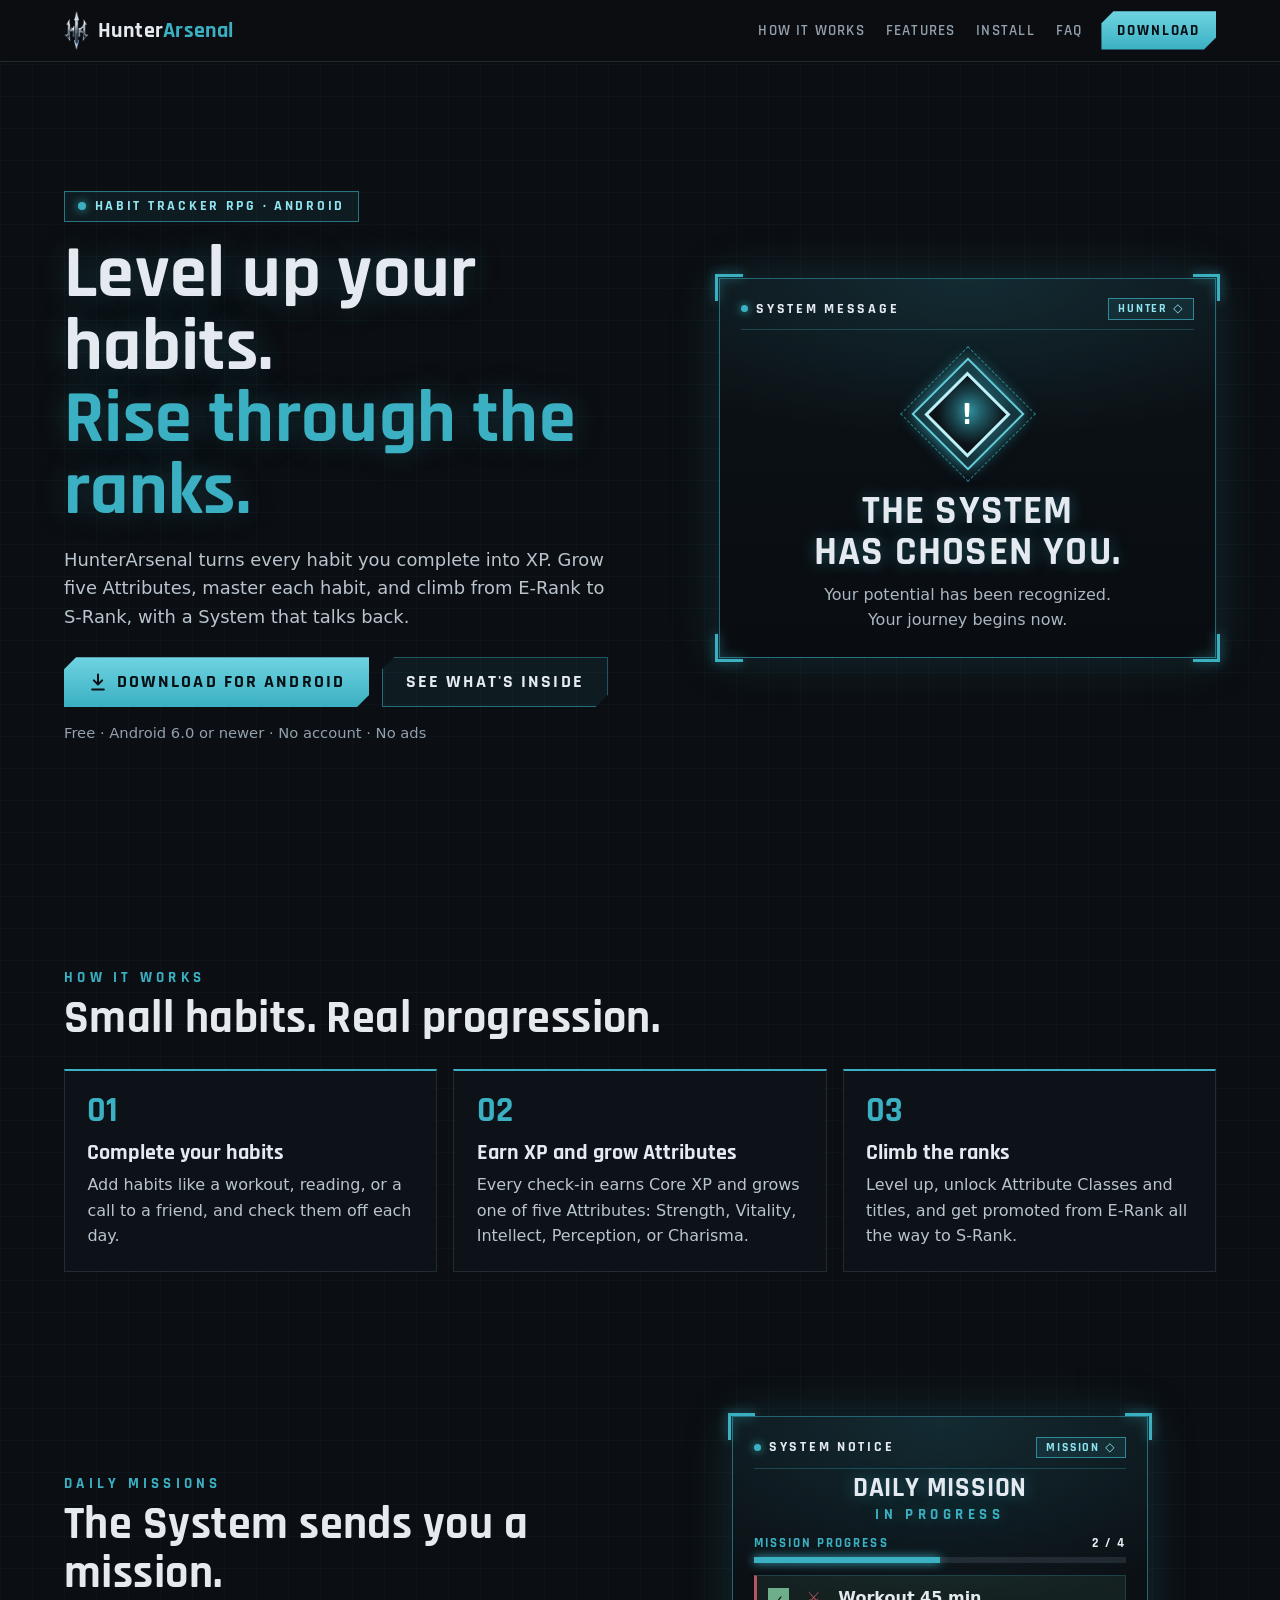
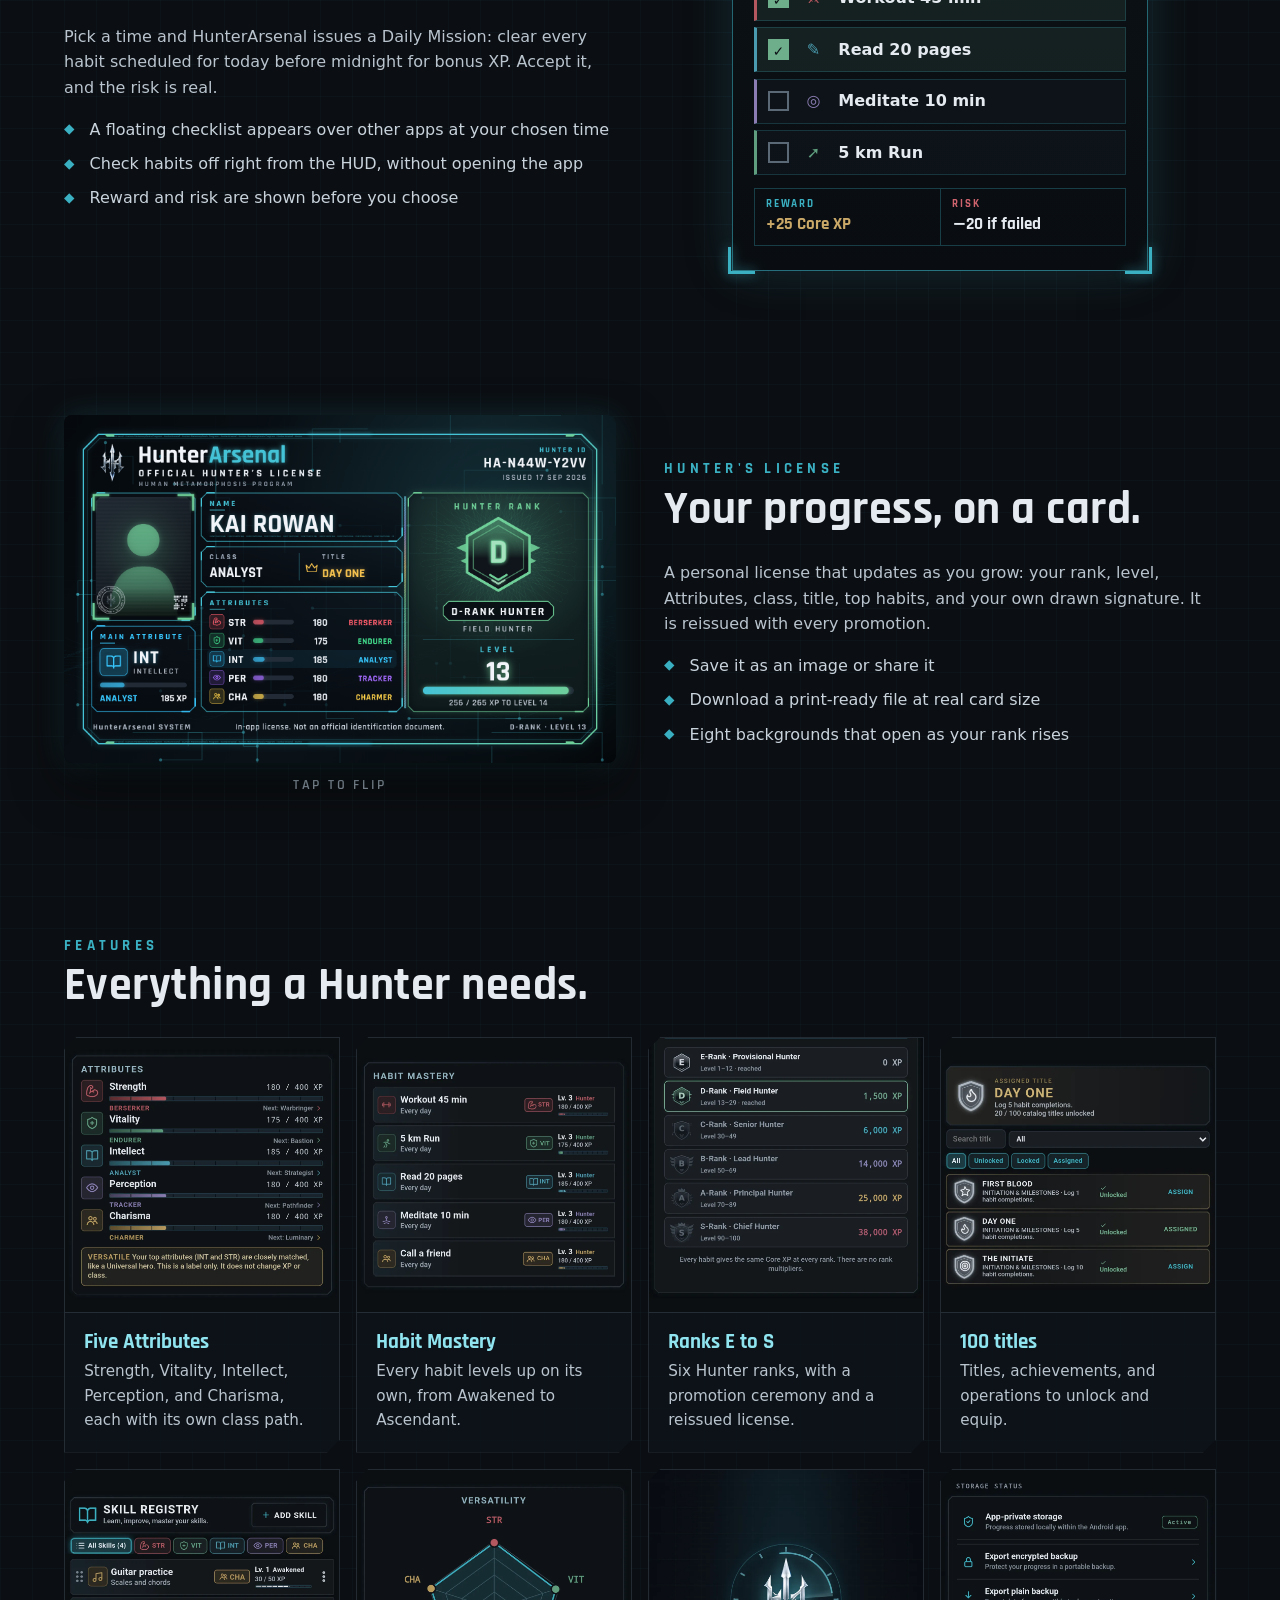
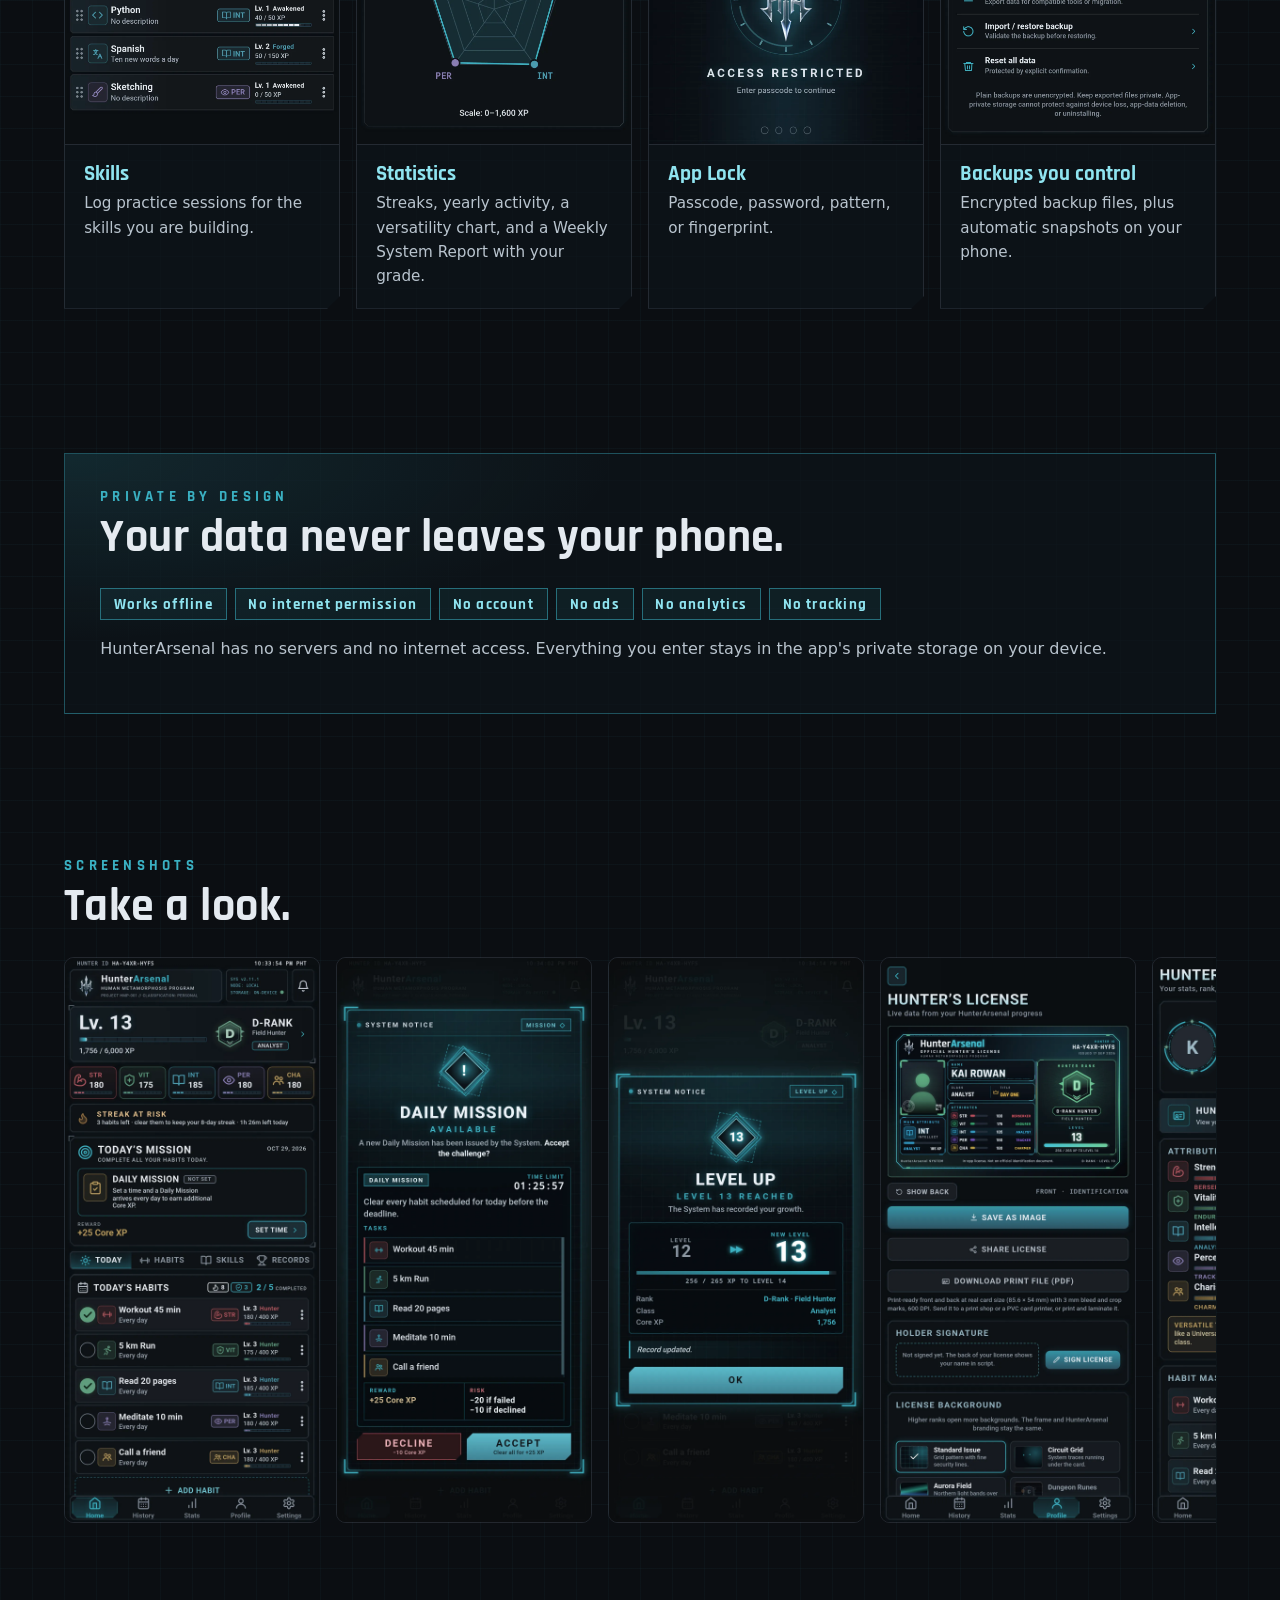
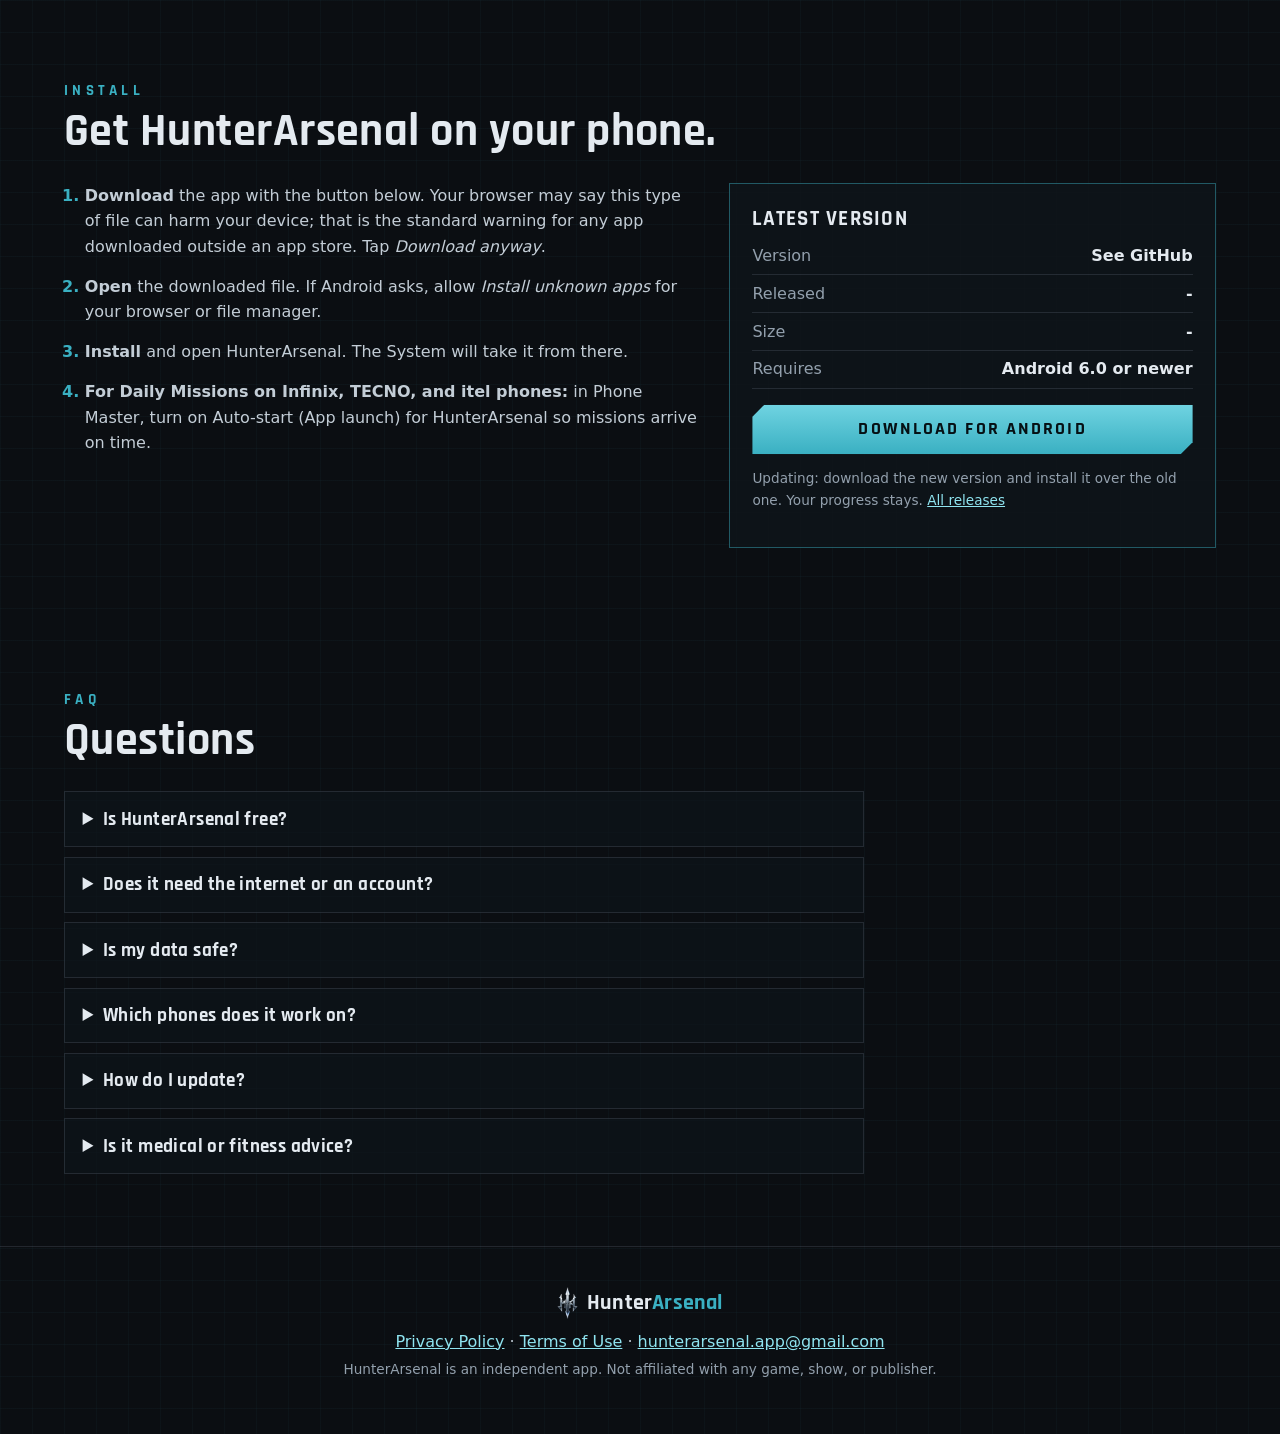
==== commit 2a072628: "Update landing page" ====
--- a/index.html
+++ b/index.html
@@ -19,7 +19,7 @@
 <a class="skip" href="#main">Skip to content</a>
 
 <header class="top">
-  <a class="brand" href="#top" aria-label="HunterArsenal home"><img src="assets/logo.png" alt="" width="34" height="34"><span>Hunter<b>Arsenal</b></span></a>
+  <a class="brand" href="#top" aria-label="HunterArsenal home"><img src="assets/logo.png" alt="" width="25" height="38"><span>Hunter<b>Arsenal</b></span></a>
   <nav aria-label="Sections"><a href="#how">How it works</a><a href="#features">Features</a><a href="#install">Install</a><a href="#faq">FAQ</a></nav>
   <a class="btn btn-sm dl-link" href="https://github.com/melhive/hunterarsenal-app/releases/latest/download/HunterArsenal.apk" download>Download</a>
 </header>
@@ -158,7 +158,7 @@
 </main>
 
 <footer class="foot">
-  <div class="brand"><img src="assets/logo.png" alt="" width="28" height="28"><span>Hunter<b>Arsenal</b></span></div>
+  <div class="brand"><img src="assets/logo.png" alt="" width="21" height="32"><span>Hunter<b>Arsenal</b></span></div>
   <p><a href="privacy.html">Privacy Policy</a> · <a href="terms.html">Terms of Use</a> · <a href="mailto:hunterarsenal.app@gmail.com">hunterarsenal.app@gmail.com</a></p>
   <p class="small">HunterArsenal is an independent app. Not affiliated with any game, show, or publisher.</p>
 </footer>
--- a/site.css
+++ b/site.css
@@ -22,7 +22,7 @@
 /* header */
 .top { position: sticky; top: 0; z-index: 20; display: flex; align-items: center; gap: 1.2rem; padding: .7rem max(1rem, calc((100vw - 72rem) / 2)); background: rgba(11, 14, 18, .82); backdrop-filter: blur(10px); -webkit-backdrop-filter: blur(10px); border-bottom: 1px solid var(--line); }
 .brand { display: flex; align-items: center; gap: .55rem; text-decoration: none; color: var(--ink); font: 700 1.35rem/1 var(--display); letter-spacing: .01em; }
-.brand b { color: var(--accent); }
+.brand img { width: auto; height: 2.4rem; } .brand b { color: var(--accent); }
 .top nav { display: flex; gap: 1.3rem; margin-left: auto; }
 .top nav a { color: var(--muted); text-decoration: none; font: 600 .95rem var(--display); letter-spacing: .08em; text-transform: uppercase; }
 .top nav a:hover { color: var(--ink); }
@@ -149,7 +149,7 @@
 .faq summary { cursor: pointer; font: 700 1.2rem var(--display); letter-spacing: .02em; } .faq details p { margin: .6rem 0 0; }
 
 /* footer */
-.foot { padding: 2.5rem 1rem 3rem; text-align: center; border-top: 1px solid var(--line); } .foot .brand { justify-content: center; margin-bottom: .6rem; } .foot p { margin: .3rem 0; }
+.foot { padding: 2.5rem 1rem 3rem; text-align: center; border-top: 1px solid var(--line); } .foot .brand { justify-content: center; margin-bottom: .6rem; } .foot .brand img { height: 2rem; } .foot p { margin: .3rem 0; }
 
 /* entrance: sections appear like System windows (skipped with reduced motion or without JS) */
 .js .reveal { opacity: 0; transform: translateY(1.2rem); transition: opacity .6s ease, transform .6s cubic-bezier(.2,.8,.2,1); }
